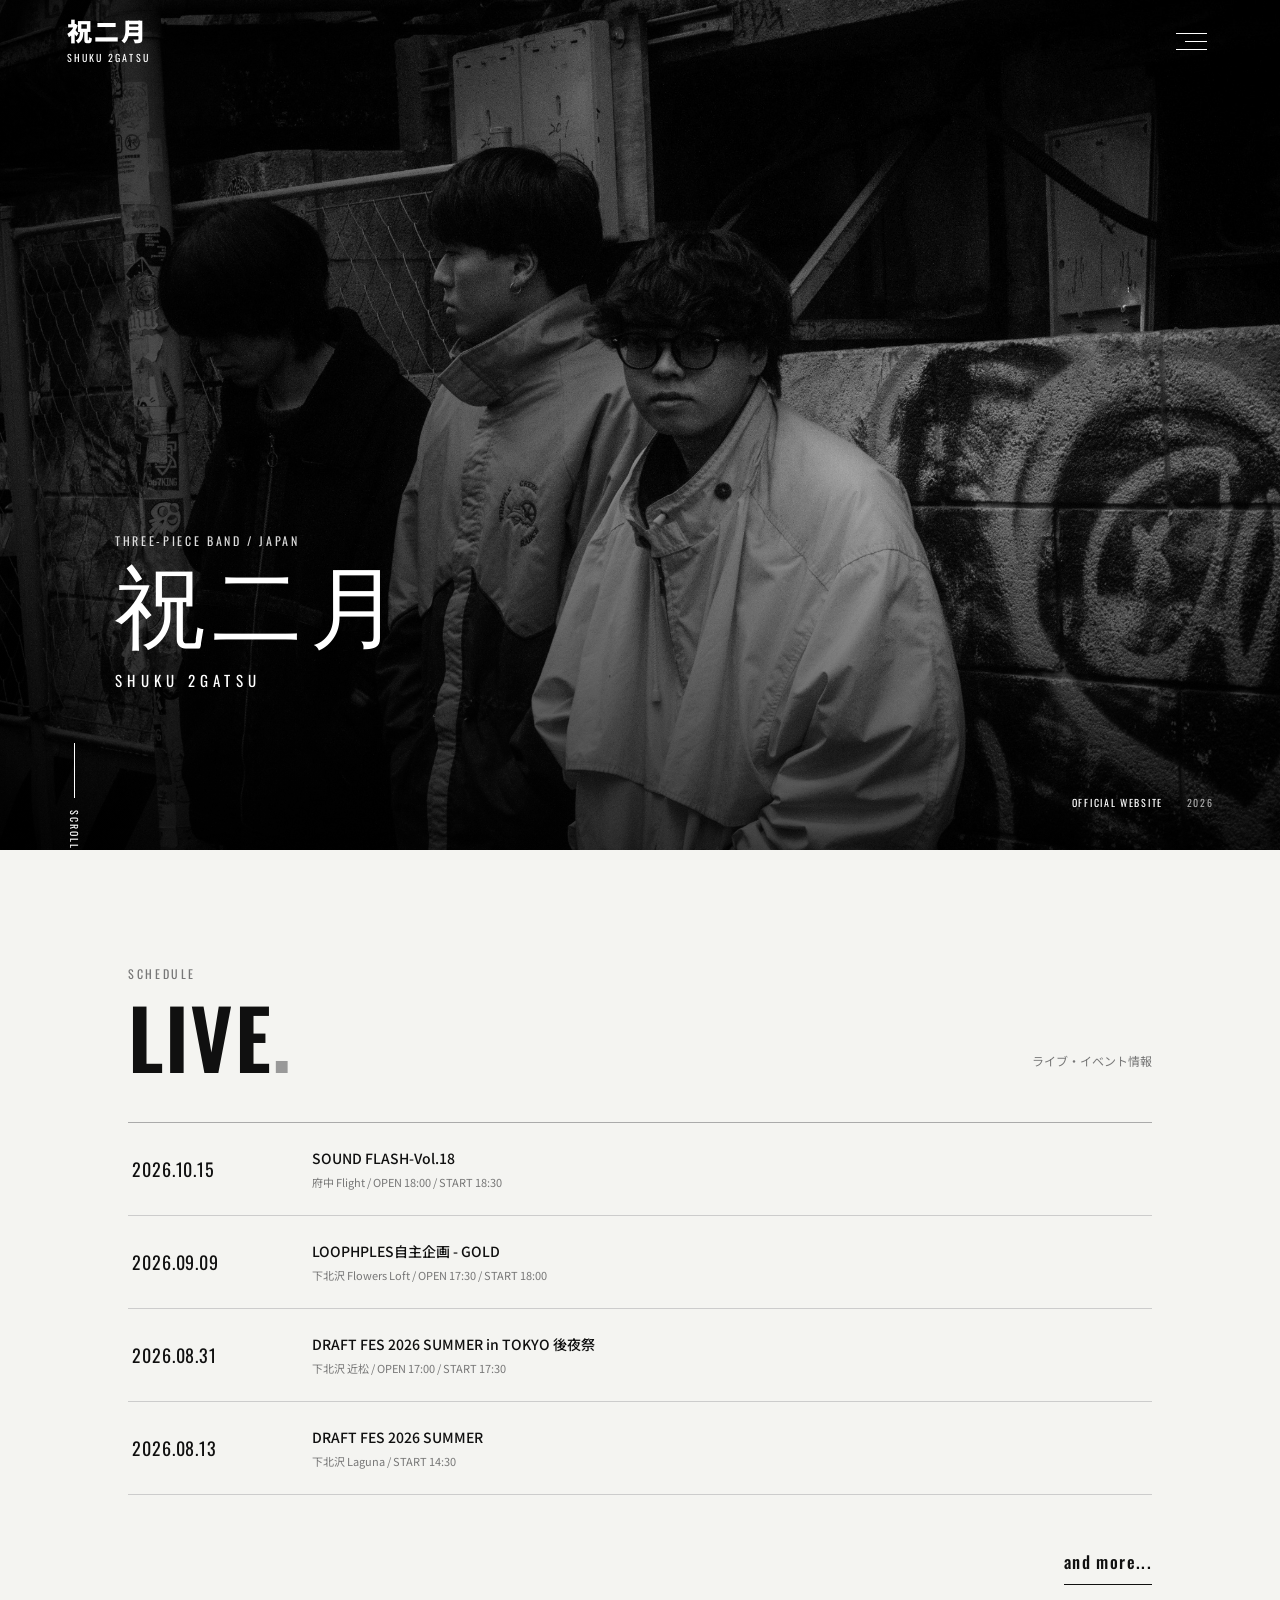
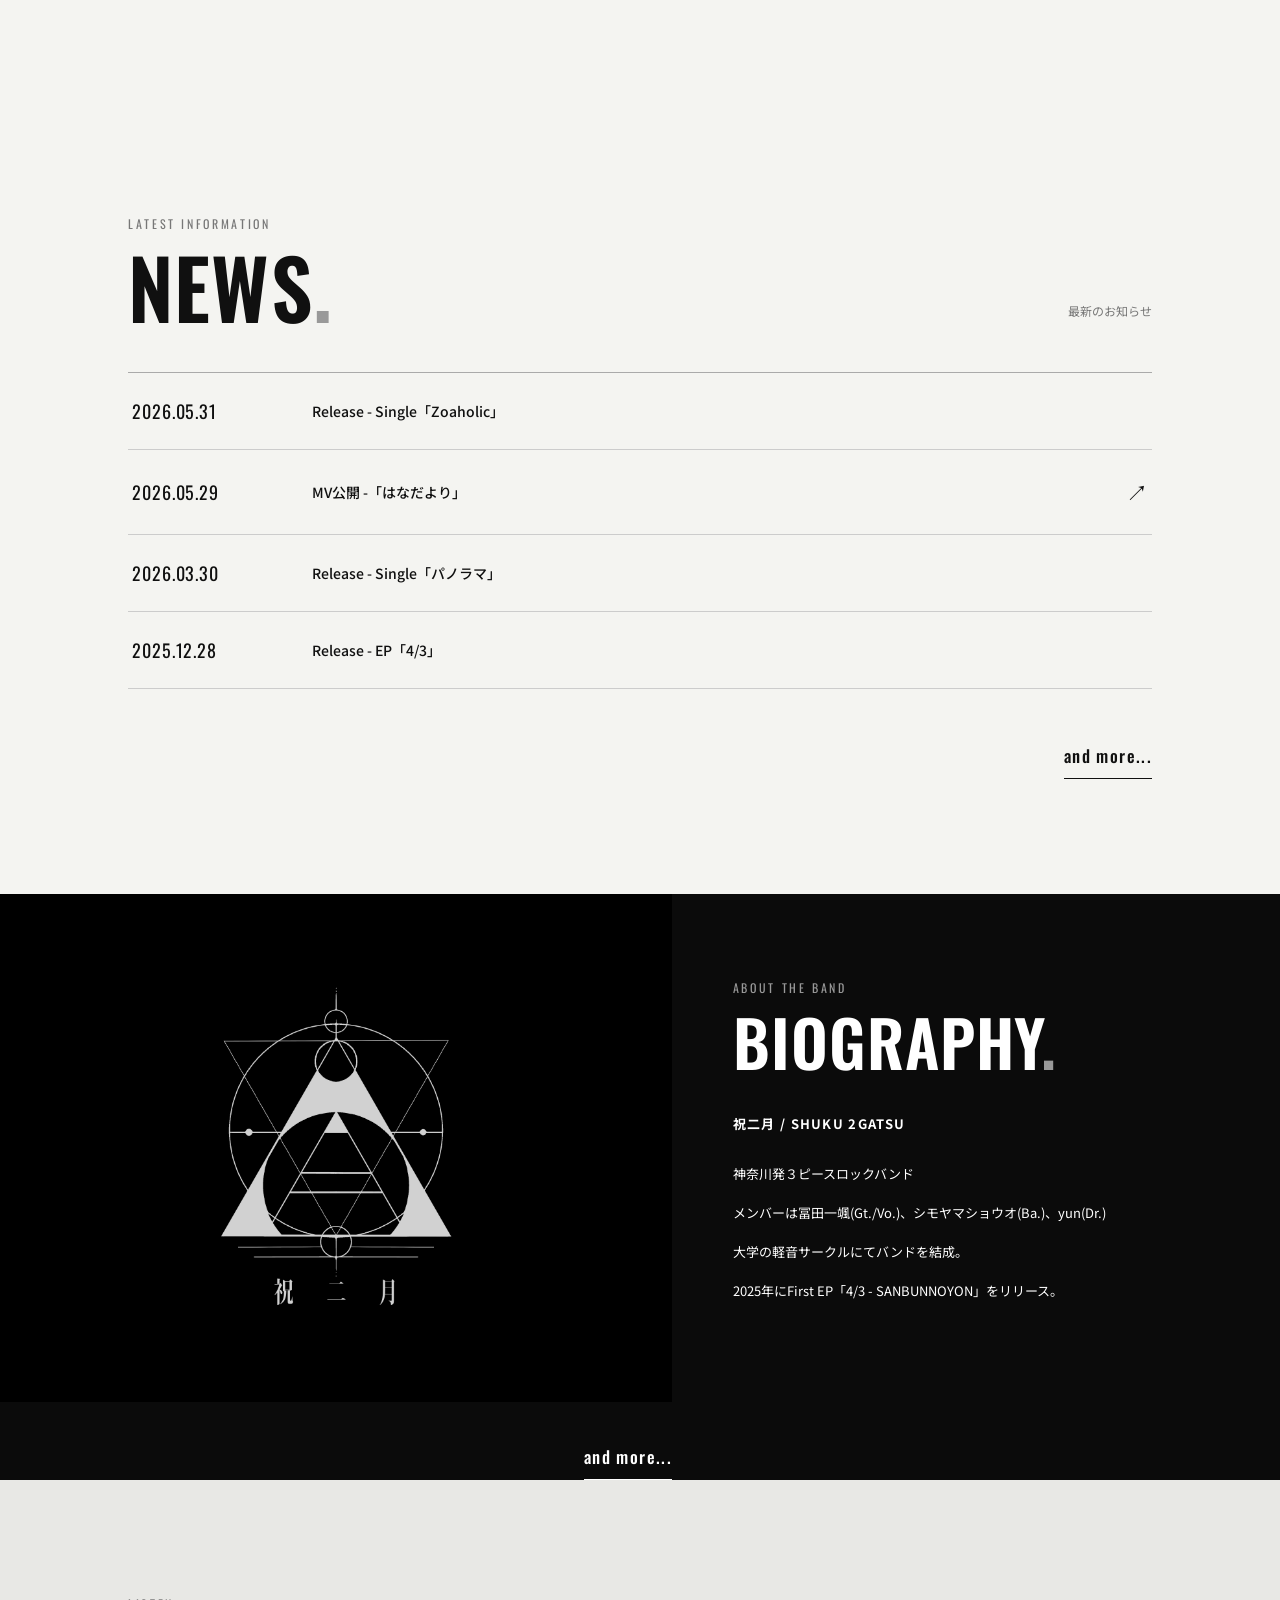
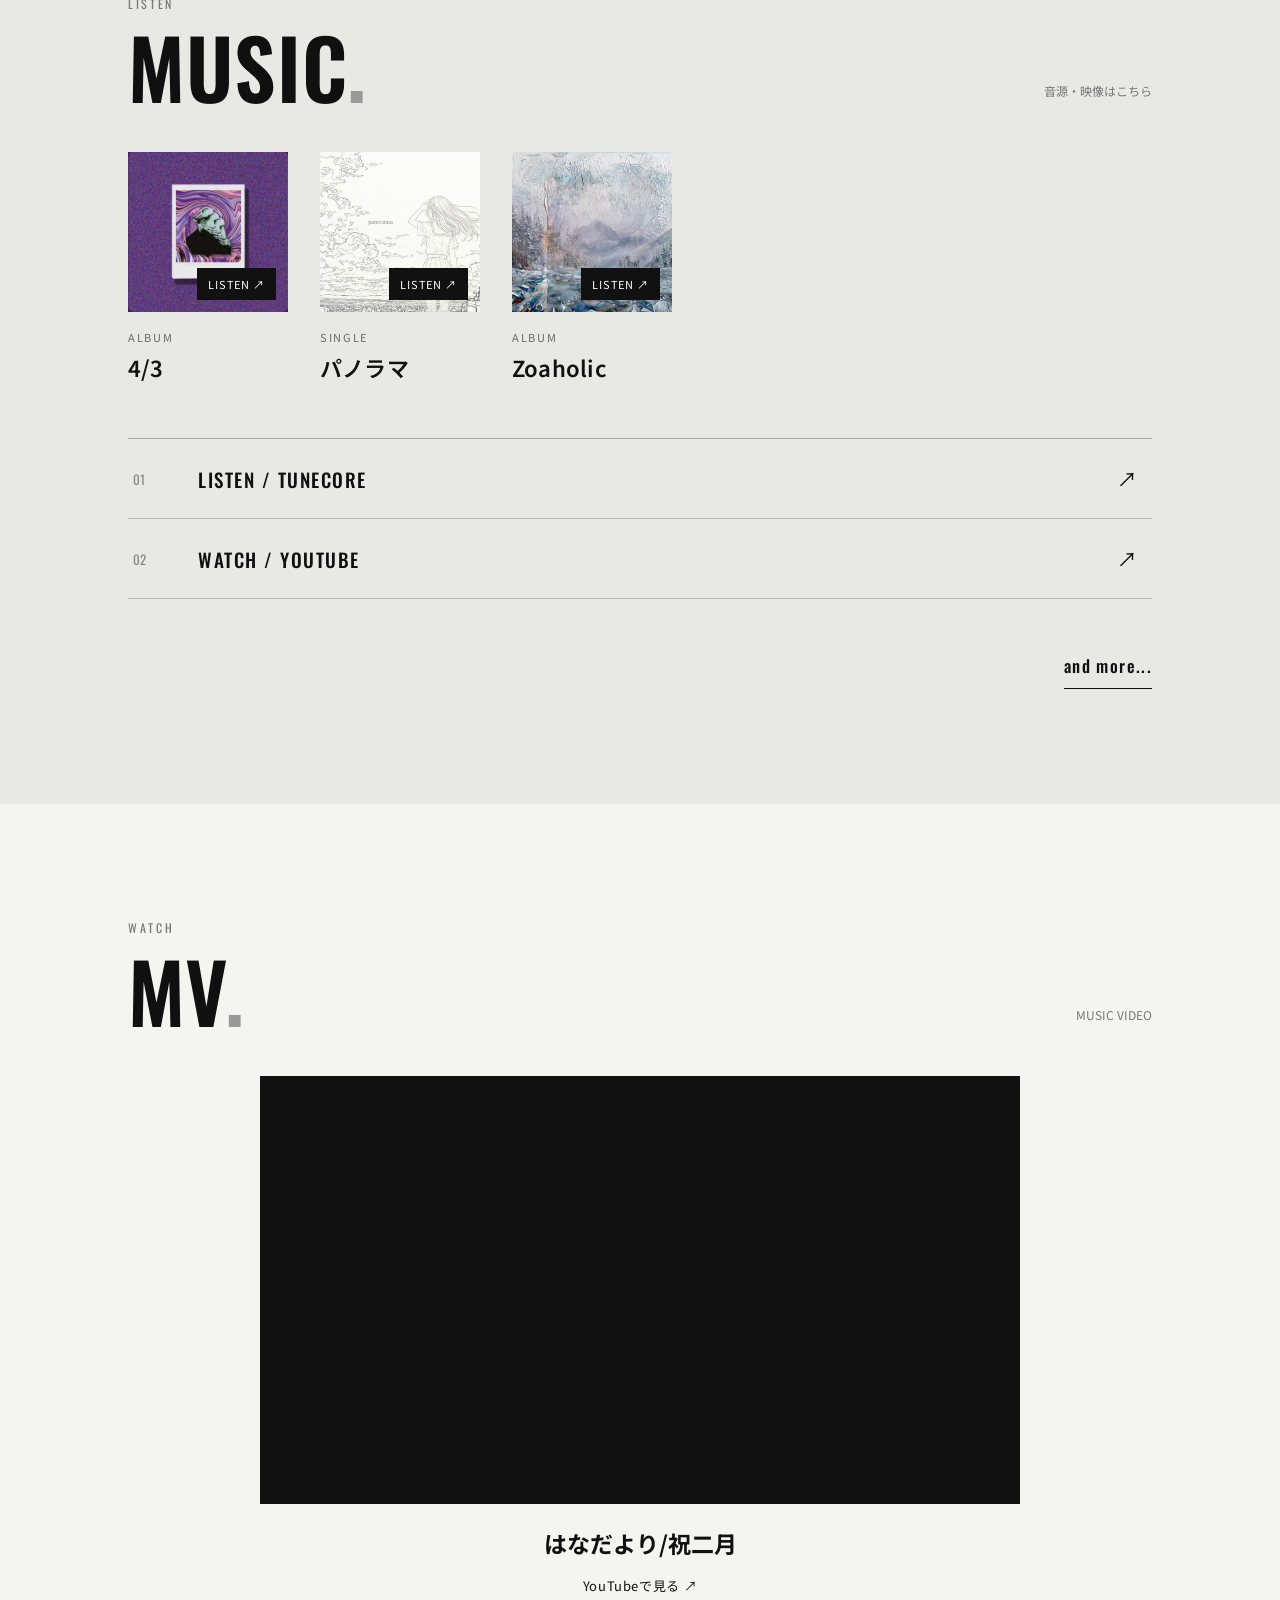
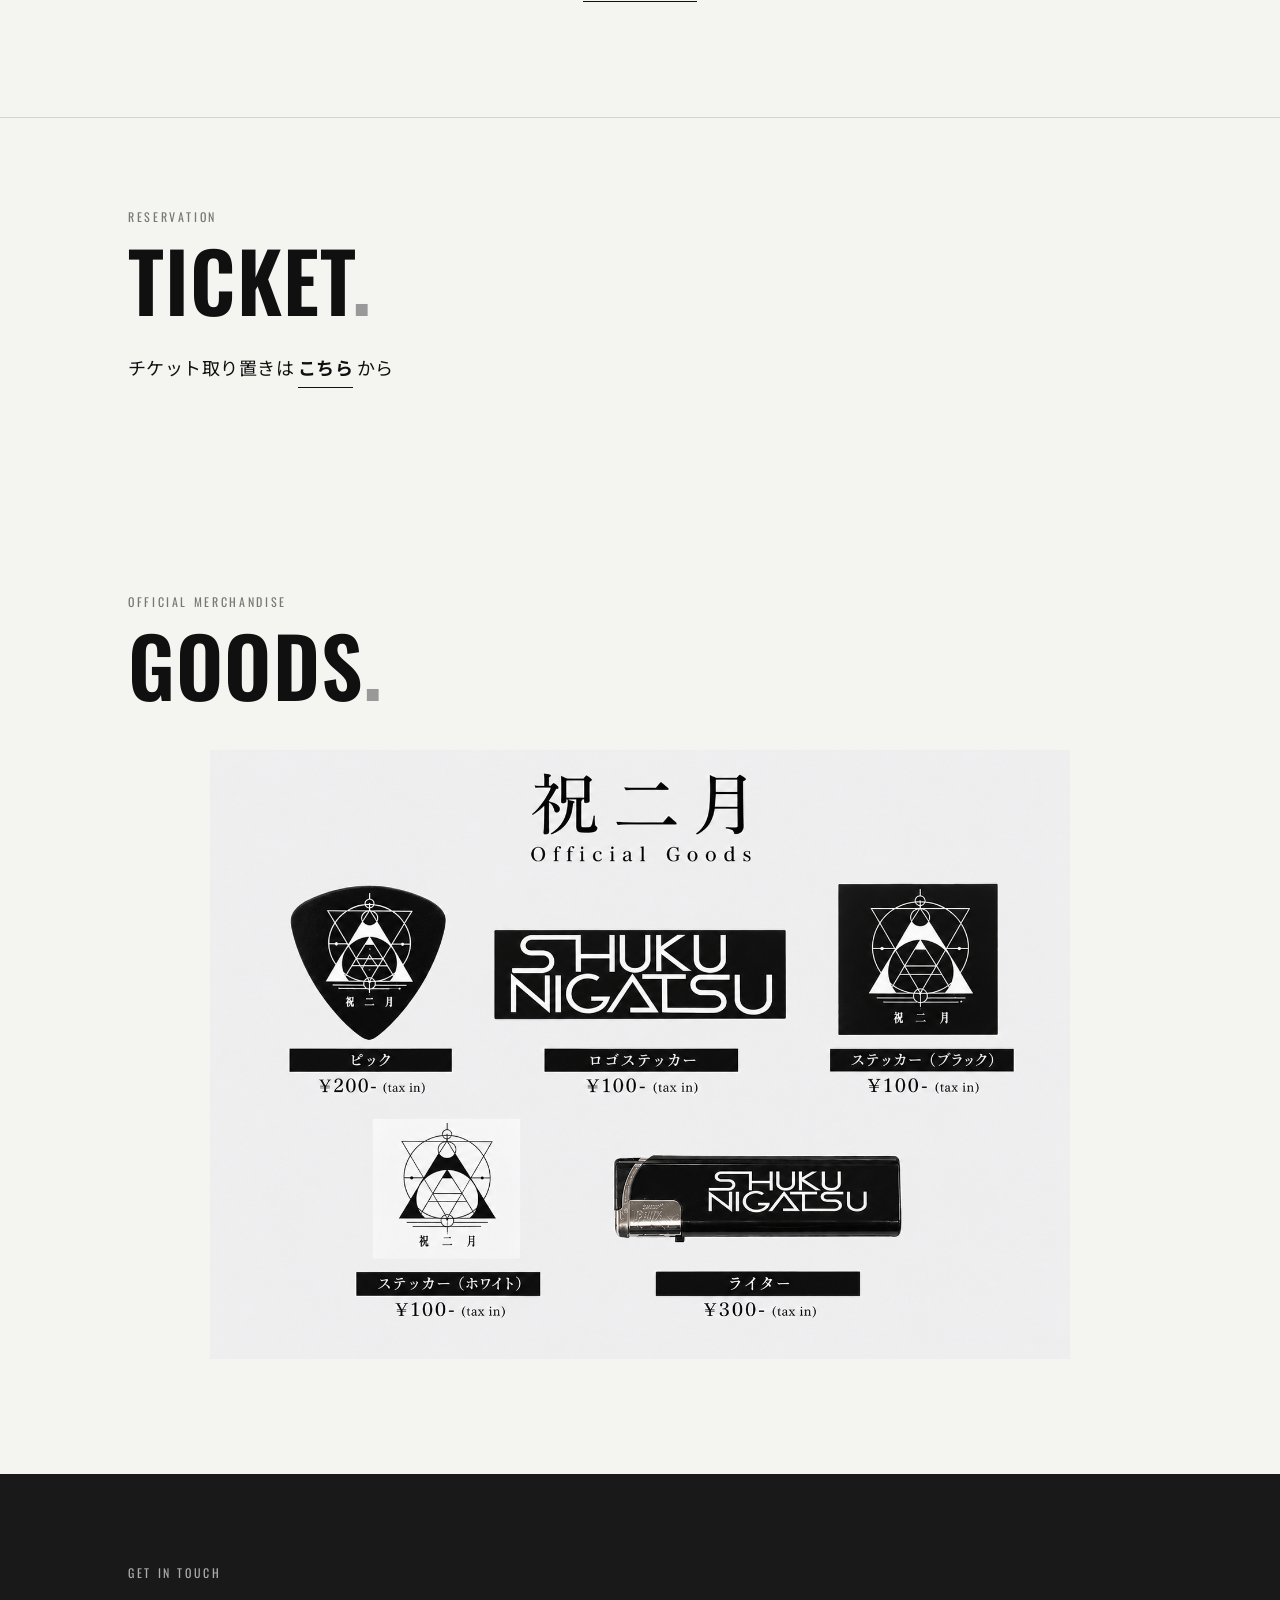
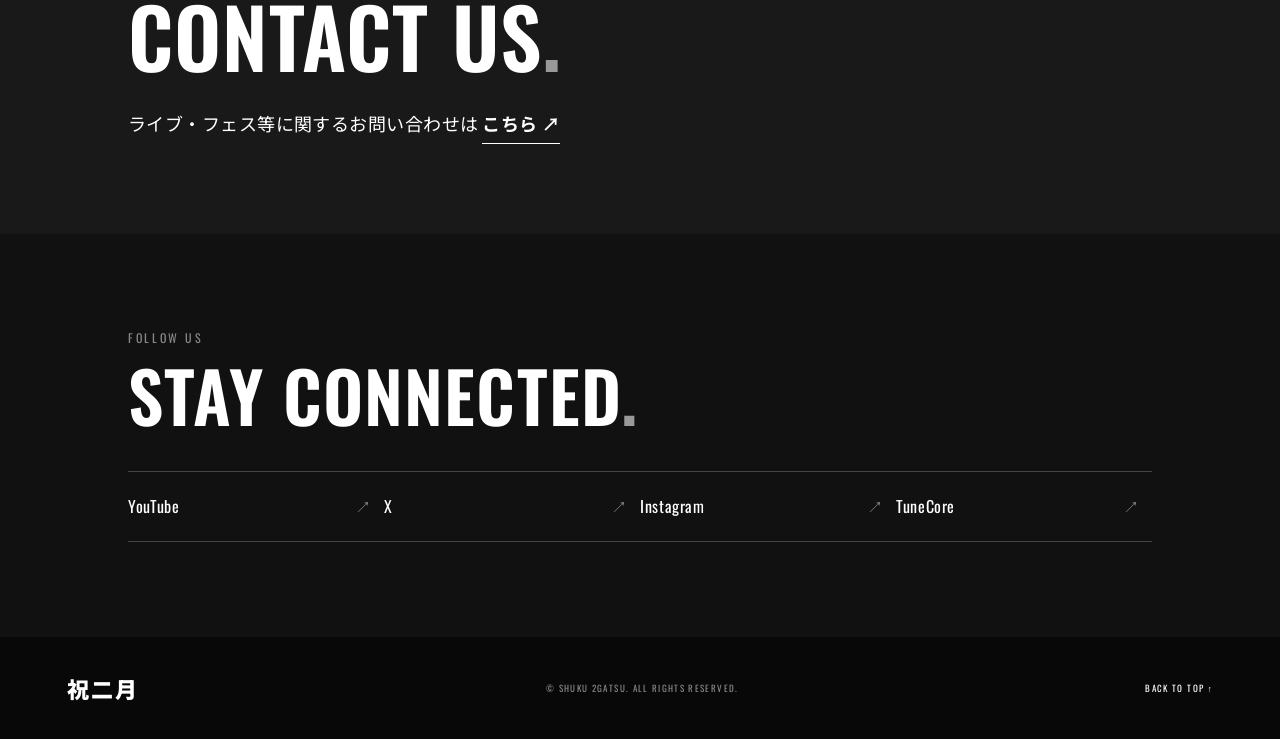
==== index.html @ c10be30f "Add files via upload" ====
<!DOCTYPE html>

<html lang="ja">
<head>
<meta charset="utf-8"/>
<meta content="width=device-width, initial-scale=1" name="viewport"/>
<meta content="祝二月 - OFFICIAL WEBSITE" name="description"/>
<meta content="#080808" name="theme-color"/>
<title>祝二月 | OFFICIAL WEBSITE</title>
<link href="https://fonts.googleapis.com" rel="preconnect"/>
<link crossorigin="" href="https://fonts.gstatic.com" rel="preconnect"/>
<link href="https://fonts.googleapis.com/css2?family=Noto+Sans+JP:wght@400;500;700;900&amp;family=Oswald:wght@400;500;600;700&amp;display=swap" rel="stylesheet"/>
<link href="css/style.css?v=20261119-2" rel="stylesheet"/>
<link href="css/extra-sections.css?v=20261120" rel="stylesheet"/>
<link href="css/multipage.css?v=20261120-3" rel="stylesheet"/>
<style>
/* BIOGRAPHY logo: keep full artwork visible on mobile */
.bio-logo-image { box-sizing:border-box; padding:24px; }
.bio-logo-image img { flex-shrink:0; }
@media (max-width: 767px) {
  .bio-logo-image { min-height:280px; padding:28px 32px; }
  .bio-logo-image img { width:68% !important; max-width:240px !important; max-height:240px !important; object-fit:contain !important; }
}

/* TOP hero title: slim Japanese Mincho, 40px smaller */
.hero h1 { font-size: clamp(20px, calc(14vw - 80px), 90px); font-family: "Yu Mincho", "Hiragino Mincho ProN", "Hiragino Mincho Pro", "Noto Serif JP", "MS PMincho", serif; font-weight: 300; }
@media (max-width: 700px) {
  .hero h1 { font-size: clamp(20px, calc(18vw - 80px), 32px); }
}
/* GOODS: responsive poster, full artwork visible */
.goods-section .goods-poster-wrap { max-width: 860px; margin: 28px auto 0; }
.goods-section .goods-poster-wrap img { display:block; width:100%; height:auto; object-fit:contain; }
@media (max-width: 767px) { .goods-section .goods-poster-wrap { margin-top:20px; max-width: 92%; } }
</style>
</head>
<body>
<header class="site-header">
<a aria-label="祝二月 トップ" class="wordmark" href="index.html">祝二月<span>SHUKU 2GATSU</span></a>
<button aria-controls="site-nav" aria-expanded="false" aria-label="メニューを開く" class="menu-toggle">
<span></span><span></span><span></span>
</button>
</header>
<nav aria-hidden="true" class="site-nav" id="site-nav">
<div class="nav-inner">
<p class="nav-kicker">OFFICIAL WEBSITE</p>
<a href="index.html"><span>01</span> TOP</a>
<a href="live.html"><span>02</span> LIVE</a>
<a href="news.html"><span>03</span> NEWS</a>
<a href="biography.html"><span>04</span> BIOGRAPHY</a>
<a href="music.html"><span>05</span> MUSIC</a><a href="mv.html"><span>06</span> MV</a>

<a href="ticket.html"><span>07</span> TICKET</a>
<a href="index.html#goods"><span>08</span> GOODS</a>
<a href="contact.html"><span>09</span> CONTACT US</a>
<div class="nav-social">
<a href="https://www.youtube.com/@%E7%A5%9D%E4%BA%8C%E6%9C%88" rel="noopener" target="_blank">YouTube ↗</a>
<a href="https://x.com/shuku2gatsu" rel="noopener" target="_blank">X ↗</a>
<a href="https://www.instagram.com/shuku_2gatsu/" rel="noopener" target="_blank">Instagram ↗</a>
</div>
</div>
</nav>
<main>
<section class="hero" id="top">
<img alt="祝二月 アーティスト写真" class="hero-photo" src="images/artist-photo.jpg"/>
<div class="hero-shade"></div>
<div class="hero-copy">
<p class="eyebrow">THREE-PIECE BAND / JAPAN</p>
<h1>祝二月</h1>
<p class="hero-sub">SHUKU 2GATSU</p>
</div>
<a class="scroll-cue" href="#live"><span></span>SCROLL</a>
<p class="hero-index">OFFICIAL WEBSITE <b>2026</b></p>
</section>
<section class="section live-section" id="live">
<div class="section-heading">
<div><p class="eyebrow">SCHEDULE</p><h2>LIVE<span>.</span></h2></div>
<p class="section-note">ライブ・イベント情報</p>
</div>
<div class="entry-list" id="live-list">
<p class="loading">LIVE INFORMATION LOADING...</p>
</div>

<a class="and-more" href="live.html">and more...</a></section>
<section class="section news-section" id="news">
<div class="section-heading">
<div><p class="eyebrow">LATEST INFORMATION</p><h2>NEWS<span>.</span></h2></div>
<p class="section-note">最新のお知らせ</p>
</div>
<div class="entry-list" id="news-list">
<p class="loading">NEWS LOADING...</p>
</div>

<a class="and-more" href="news.html">and more...</a></section>
<section class="bio-section" id="biography">
<div class="bio-image bio-logo-image" style="background:#000;display:flex;align-items:center;justify-content:center;overflow:hidden;">
<img alt="祝二月 ロゴ" src="images/biography-logo.png?v=20261120-3" style="display:block;width:72%;max-width:340px;height:auto;max-height:72%;object-fit:contain;"/>
</div>
<div class="bio-copy">
<p class="eyebrow">ABOUT THE BAND</p>
<h2>BIOGRAPHY<span>.</span></h2>
<p class="bio-name">祝二月 / SHUKU 2GATSU</p>
<p>神奈川発３ピースロックバンド</p>
<p>メンバーは冨田一颯(Gt./Vo.)、シモヤマショウオ(Ba.)、yun(Dr.)</p>
<p>大学の軽音サークルにてバンドを結成。</p>
<p>2025年にFirst EP「4/3 - SANBUNNOYON」をリリース。</p>
</div>
<a class="and-more" href="biography.html">and more...</a></section>
<section class="section music-section" id="music">
<div class="section-heading">
<div><p class="eyebrow">LISTEN</p><h2>MUSIC<span>.</span></h2></div>
<p class="section-note">音源・映像はこちら</p>
</div>
<div aria-label="リリース作品一覧" class="release-grid">
<article class="release-card">
<a aria-label="4/3 を聴く" href="https://www.tunecore.co.jp/artists?id=1071066" rel="noopener" target="_blank">
<img alt="4/3 ジャケット" loading="lazy" src="images/4-3.jpeg"/>
<span class="release-action">LISTEN ↗</span>
</a>
<p class="release-kind">ALBUM</p>
<h3>4/3</h3>
</article>
<article class="release-card">
<a aria-label="パノラマ を聴く" href="https://www.tunecore.co.jp/artists?id=1071066" rel="noopener" target="_blank">
<img alt="パノラマ ジャケット" loading="lazy" src="images/panorama.png"/>
<span class="release-action">LISTEN ↗</span>
</a>
<p class="release-kind">SINGLE</p>
<h3>パノラマ</h3>
</article>
<article class="release-card">
<a aria-label="Zoaholic を聴く" href="https://www.tunecore.co.jp/artists?id=1071066" rel="noopener" target="_blank">
<img alt="Zoaholic ジャケット" loading="lazy" src="images/zoaholic.png"/>
<span class="release-action">LISTEN ↗</span>
</a>
<p class="release-kind">ALBUM</p>
<h3>Zoaholic</h3>
</article>
</div>
<div class="music-links">
<a href="https://www.tunecore.co.jp/artists?id=1071066" rel="noopener" target="_blank"><span>01</span><strong>LISTEN / TUNECORE</strong><i>↗</i></a>
<a href="https://www.youtube.com/@%E7%A5%9D%E4%BA%8C%E6%9C%88" rel="noopener" target="_blank"><span>02</span><strong>WATCH / YOUTUBE</strong><i>↗</i></a>
</div>
<a class="and-more" href="music.html">and more...</a></section><section class="section mv-section" id="mv">
<div class="section-heading"><div><p class="eyebrow">WATCH</p><h2>MV<span>.</span></h2></div><p class="section-note">MUSIC VIDEO</p></div>
<div class="mv-content"><div class="mv-video"><iframe allow="accelerometer; autoplay; clipboard-write; encrypted-media; gyroscope; picture-in-picture; web-share" allowfullscreen="" loading="lazy" referrerpolicy="strict-origin-when-cross-origin" src="https://www.youtube-nocookie.com/embed/ryfev__MuSs" title="はなだより / 祝二月 ミュージックビデオ"></iframe></div>
<p class="mv-title">はなだより/祝二月</p><a class="mv-youtube-link" href="https://youtu.be/ryfev__MuSs" rel="noopener noreferrer" target="_blank">YouTubeで見る ↗</a></div>
</section>

<section class="section inquiry-section ticket-section" id="ticket">
<div class="section-heading">
<div><p class="eyebrow">RESERVATION</p><h2>TICKET<span>.</span></h2></div>
</div>
<p class="inquiry-text">チケット取り置きは<a href="https://docs.google.com/forms/d/e/1FAIpQLSefljb15dZCXyTh2TuCdIbK9jiZjsXwRJoSrhI_6K1mb-1xcw/viewform?usp=dialog" rel="noopener noreferrer" target="_blank">こちら</a>から</p>
</section>
<section class="section goods-section" id="goods" aria-labelledby="goods-title">
<div class="section-heading"><div><p class="eyebrow">OFFICIAL MERCHANDISE</p><h2 id="goods-title">GOODS<span>.</span></h2></div></div>
<div class="goods-poster-wrap"><img src="images/shuku-official-goods.png" alt="祝二月 Official Goods：ピック、ロゴステッカー、ステッカー（ブラック・ホワイト）、ライターのグッズ一覧と価格" loading="lazy" width="1447" height="1024"/></div>
</section>
<section class="section inquiry-section contact-section" id="contact">
<div class="section-heading">
<div><p class="eyebrow">GET IN TOUCH</p><h2>CONTACT US<span>.</span></h2></div>
</div>
<p class="inquiry-text">ライブ・フェス等に関するお問い合わせは<a href="https://docs.google.com/forms/d/e/1FAIpQLSciUM6KM0rILba_6ovdzRDUviTctZ6efuyGQx8DaNqkxSHaqA/viewform?usp=publish-editor" rel="noopener noreferrer" target="_blank">こちら<span aria-hidden="true"> ↗</span></a></p>
</section>
<section class="social-section" id="links">
<p class="eyebrow">FOLLOW US</p>
<h2>STAY CONNECTED<span>.</span></h2>
<div class="social-links">
<a href="https://www.youtube.com/@%E7%A5%9D%E4%BA%8C%E6%9C%88" rel="noopener" target="_blank">YouTube <b>↗</b></a>
<a href="https://x.com/shuku2gatsu" rel="noopener" target="_blank">X <b>↗</b></a>
<a href="https://www.instagram.com/shuku_2gatsu/" rel="noopener" target="_blank">Instagram <b>↗</b></a>
<a href="https://www.tunecore.co.jp/artists?id=1071066" rel="noopener" target="_blank">TuneCore <b>↗</b></a>
</div>
</section></main>
<footer class="site-footer">
<a class="footer-mark" href="#top">祝二月</a>
<p>© SHUKU 2GATSU. ALL RIGHTS RESERVED.</p>
<a class="back-top" href="#top">BACK TO TOP ↑</a>
</footer>
<script src="js/main.js"></script>
</body>
</html>
---- css/style.css ----
*{box-sizing:border-box}html{scroll-behavior:smooth}body{margin:0;background:#f4f4f1;color:#101010;font-family:"Noto Sans JP",sans-serif}a{color:inherit;text-decoration:none}.site-header{height:82px;padding:0 5.2%;display:flex;align-items:center;justify-content:space-between;position:absolute;z-index:20;top:0;left:0;width:100%;color:#fff}.wordmark{font-weight:900;font-size:25px;letter-spacing:.08em;line-height:1}.wordmark span{display:block;font:10px "Oswald",sans-serif;letter-spacing:.22em;margin-top:7px}.menu-toggle{width:48px;height:48px;border:0;background:transparent;display:flex;flex-direction:column;justify-content:center;align-items:flex-end;gap:7px;cursor:pointer}.menu-toggle span{height:1px;background:#fff;width:31px;transition:.3s}.menu-toggle span:nth-child(2){width:22px}.menu-toggle[aria-expanded=true] span:first-child{transform:translateY(8px) rotate(45deg)}.menu-toggle[aria-expanded=true] span:nth-child(2){opacity:0}.menu-toggle[aria-expanded=true] span:last-child{width:31px;transform:translateY(-8px) rotate(-45deg)}.site-nav{position:fixed;inset:0;background:#090909;color:#fff;z-index:15;display:flex;align-items:center;justify-content:center;opacity:0;visibility:hidden;transition:.35s}.site-nav.open{opacity:1;visibility:visible}.nav-inner{width:min(760px,82vw)}.nav-kicker,.eyebrow{font:12px "Oswald",sans-serif;letter-spacing:.22em}.nav-kicker{color:#888;margin-bottom:25px}.nav-inner>a{display:block;font:500 clamp(32px,6vw,58px) "Oswald",sans-serif;letter-spacing:.04em;padding:8px 0;border-bottom:1px solid #333;transition:padding .2s,color .2s}.nav-inner>a:hover{padding-left:14px;color:#aaa}.nav-inner>a span{font:12px "Oswald",sans-serif;color:#777;vertical-align:middle;margin-right:25px}.nav-social{display:flex;gap:24px;margin-top:30px;font-size:12px;color:#aaa}.hero{height:min(850px,100svh);min-height:590px;position:relative;background:#080808;color:#fff;overflow:hidden}.hero-photo{width:100%;height:100%;object-fit:cover;object-position:center 42%;position:absolute;inset:0;filter:grayscale(100%) contrast(1.08);opacity:.88}.hero-shade{position:absolute;inset:0;background:linear-gradient(90deg,rgba(0,0,0,.58),rgba(0,0,0,.04) 75%),linear-gradient(0deg,rgba(0,0,0,.52),transparent 45%)}.hero-copy{position:absolute;left:9%;bottom:17%;z-index:2}.hero-copy .eyebrow{color:#ddd}.hero h1{font-size:clamp(76px,14vw,170px);letter-spacing:.08em;line-height:1;margin:15px 0 0;font-weight:900}.hero-sub{font:15px "Oswald",sans-serif;letter-spacing:.35em;margin:15px 0}.scroll-cue{position:absolute;bottom:0;left:5.2%;display:flex;align-items:center;gap:12px;font:10px "Oswald",sans-serif;letter-spacing:.2em;writing-mode:vertical-rl}.scroll-cue span{height:55px;width:1px;background:#fff}.hero-index{position:absolute;right:5.2%;bottom:30px;font:10px "Oswald",sans-serif;letter-spacing:.17em}.hero-index b{margin-left:20px;font-weight:400;color:#aaa}.section{padding:115px 10%}.section-heading{display:flex;justify-content:space-between;align-items:flex-end;margin-bottom:45px}.eyebrow{color:#777;margin:0 0 13px}.section h2,.bio-copy h2,.social-section h2{font:600 clamp(48px,7vw,82px)/1 "Oswald",sans-serif;letter-spacing:.015em;margin:0}.section h2 span,.bio-copy h2 span,.social-section h2 span{color:#999}.section-note{font-size:12px;color:#777;margin:0 0 8px}.entry-list{border-top:1px solid #aaa}.entry{display:grid;grid-template-columns:155px 1fr auto;gap:25px;align-items:center;padding:25px 4px;border-bottom:1px solid #ccc}.entry-date{font:18px "Oswald",sans-serif;letter-spacing:.05em}.entry-title{font-size:14px;font-weight:500}.entry-meta{font-size:11px;color:#777;margin-top:6px}.entry-link{font:22px "Oswald",sans-serif}.empty-entry,.loading{padding:27px 4px;color:#777;font-size:13px}.edit-note{font-size:10px;color:#999;margin-top:18px}.bio-section{background:#0b0b0b;color:#fff;display:grid;grid-template-columns:1.05fr .95fr;min-height:530px}.bio-image{min-height:500px;overflow:hidden}.bio-image img{width:100%;height:100%;object-fit:cover;filter:grayscale(100%);opacity:.82}.bio-copy{padding:85px 10%;align-self:center}.bio-copy .eyebrow{color:#999}.bio-copy h2{font-size:clamp(42px,5vw,65px);margin-bottom:38px}.bio-name{font-weight:700;letter-spacing:.1em;margin-bottom:24px}.bio-copy>p:not(.eyebrow){font-size:13px;line-height:2}.bio-placeholder{color:#888}.music-section{background:#e8e8e5}.music-links{border-top:1px solid #aaa}.music-links a{display:grid;grid-template-columns:65px 1fr 30px;align-items:center;padding:25px 5px;border-bottom:1px solid #bbb}.music-links span{font:13px "Oswald",sans-serif;color:#888}.music-links strong{font:500 19px "Oswald",sans-serif;letter-spacing:.08em}.music-links i{font-style:normal;font-size:20px}.social-section{background:#111;color:#fff;padding:95px 10%}.social-section .eyebrow{color:#888}.social-section h2{font-size:clamp(38px,6vw,70px);margin-bottom:42px}.social-links{display:grid;grid-template-columns:repeat(4,1fr);border-top:1px solid #444}.social-links a{padding:22px 12px 22px 0;border-bottom:1px solid #444;font:16px "Oswald",sans-serif;letter-spacing:.04em}.social-links b{float:right;font-weight:400;color:#888}.site-footer{background:#080808;color:#fff;padding:35px 5.2%;display:flex;align-items:center;justify-content:space-between}.footer-mark{font-weight:900;font-size:22px;letter-spacing:.1em}.site-footer p,.back-top{font:9px "Oswald",sans-serif;letter-spacing:.15em;color:#888}.back-top{color:#fff}@media(max-width:700px){.site-header{height:70px;padding:0 6%}.hero{min-height:620px;height:88svh}.hero-photo{object-position:54% center}.hero-copy{left:7%;bottom:19%}.hero h1{font-size:clamp(68px,18vw,112px)}.section{padding:78px 7%}.section-heading{display:block;margin-bottom:30px}.section-note{margin-top:15px}.entry{grid-template-columns:105px 1fr 20px;gap:12px;padding:21px 2px}.entry-date{font-size:15px}.entry-title{font-size:12px}.bio-section{grid-template-columns:1fr}.bio-image{min-height:340px;height:65vw}.bio-copy{padding:60px 7% 70px}.social-section{padding:75px 7%}.social-links{grid-template-columns:repeat(2,1fr)}.social-links a{padding:18px 10px 18px 0;font-size:14px}.site-footer{padding:28px 6%;gap:12px;flex-wrap:wrap}.site-footer p{order:3;width:100%;margin:0}.nav-inner{width:84vw}.nav-social{gap:16px;flex-wrap:wrap}.music-links strong{font-size:15px}}@media(prefers-reduced-motion:reduce){html{scroll-behavior:auto}*,*::before,*::after{transition:none!important}}

/* DISC0GRAPHY */
.release-grid{display:grid;grid-template-columns:repeat(3,minmax(0,1fr));gap:clamp(16px,3vw,40px);margin:32px 0 64px}
.release-card{min-width:0}
.release-card>a{position:relative;display:block;overflow:hidden;background:#eaeaea;aspect-ratio:1/1}
.release-card img{display:block;width:100%;height:100%;object-fit:cover;transition:transform .4s ease}
.release-card a:hover img{transform:scale(1.045)}
.release-action{position:absolute;right:12px;bottom:12px;padding:8px 11px;background:#111;color:#fff;font-size:11px;letter-spacing:.08em}
.release-kind{font-size:11px;letter-spacing:.15em;opacity:.58;margin:17px 0 6px}
.release-card h3{font-size:clamp(20px,2.5vw,30px);margin:0;font-weight:600;letter-spacing:.01em}
@media(max-width:650px){.release-grid{grid-template-columns:repeat(2,minmax(0,1fr));gap:25px 14px;margin:26px 0 48px}.release-action{font-size:10px;right:7px;bottom:7px;padding:6px 8px}}

/* Compact, consistently sized release covers */
.release-grid{grid-template-columns:repeat(3,minmax(0,180px));gap:clamp(18px,3vw,36px);justify-content:start;margin:30px 0 55px}
.release-card{width:100%;max-width:180px}
.release-card>a{width:100%;aspect-ratio:1/1}
.release-card img{width:100%;height:100%;object-fit:contain}
.release-card h3{font-size:clamp(17px,1.8vw,22px)}
@media(max-width:650px){.release-grid{grid-template-columns:repeat(2,minmax(0,140px));gap:24px 16px;justify-content:start}.release-card{max-width:140px}}
@media(max-width:360px){.release-grid{grid-template-columns:repeat(2,minmax(0,1fr))}}

/* Mobile hero: show all three members without cropping */
@media (max-width:700px) {
  .hero { height: 85svh; min-height: 580px; background: #080808; }
  .hero-photo {
    top: 72px; bottom: auto; left: 0; right: 0;
    width: 100%; height: 58%;
    object-fit: contain; object-position: center center;
  }
  .hero-shade { background: linear-gradient(0deg, rgba(0,0,0,.55), transparent 38%); }
  .hero-copy { left: 7%; bottom: 12%; }
}

/* Desktop release artwork size: explicit override */
@media (min-width: 701px) {
  .music-section .release-grid { display:grid; grid-template-columns:repeat(3, 160px) !important; gap:32px !important; justify-content:start; }
  .music-section .release-card { width:160px !important; max-width:160px !important; }
  .music-section .release-card > a { display:block; width:160px !important; height:160px !important; aspect-ratio:1 / 1; }
  .music-section .release-card img { display:block; width:160px !important; height:160px !important; object-fit:contain !important; }
}
---- css/extra-sections.css ----
/* TICKET and CONTACT US — additional sections only */
.inquiry-section{padding-top:90px;padding-bottom:90px}
.inquiry-section .section-heading{margin-bottom:28px}
.ticket-section{background:#f4f4f1;color:#101010;border-top:1px solid #d3d3d0}
.contact-section{background:#191919;color:#fff}
.contact-section .eyebrow{color:#aaa}
.inquiry-text{font-size:clamp(14px,1.7vw,18px);line-height:2.2;letter-spacing:.025em;margin:0}
.inquiry-text a{display:inline-block;font-weight:700;border-bottom:1px solid currentColor;margin:0 .2em;transition:opacity .2s}
.inquiry-text a:hover,.inquiry-text a:focus-visible{opacity:.65}
/* Ensure expanded hamburger navigation can scroll on small screens */
.site-nav{overflow-y:auto;padding:82px 0 26px}
.nav-inner{max-height:calc(100svh - 110px);overflow-y:auto}
@media(max-width:700px){
  .inquiry-section{padding-top:70px;padding-bottom:70px}
  .nav-inner>a{font-size:clamp(24px,7vw,36px);padding:5px 0}
  .nav-social{margin-top:18px}
}
---- css/multipage.css ----
/* MULTI-PAGE NAVIGATION AND SECTION LINKS */
.and-more{display:table;margin:44px 0 0 auto;padding:10px 0;border-bottom:1px solid currentColor;font:500 17px "Oswald",sans-serif;letter-spacing:.08em;transition:opacity .2s}
.and-more:hover{opacity:.55}
.bio-section .and-more{margin:32px 0 0 auto}
.social-section .and-more{margin-top:32px}
.detail-page .site-header.detail-header{position:relative;background:#090909}
.detail-page .detail-back{display:block;padding:30px 10% 0;background:#f4f4f1;font:500 13px "Oswald",sans-serif;letter-spacing:.12em}
.detail-page .bio-section,.detail-page .social-section,.detail-page .inquiry-section{min-height:calc(100svh - 250px)}
.detail-page .site-footer{margin-top:0}
@media(max-width:700px){.and-more{margin-top:32px}.detail-page .detail-back{padding:26px 7% 0}}

/* MV SECTION */
.mv-section{background:#f4f4f1}
.mv-content{max-width:760px;margin:0 auto;text-align:center}
.mv-video{position:relative;width:100%;aspect-ratio:16/9;background:#111;overflow:hidden}
.mv-video iframe{display:block;width:100%;height:100%;border:0}
.mv-title{font-weight:700;font-size:clamp(17px,2vw,23px);margin:22px 0 10px}
.mv-youtube-link{display:inline-block;border-bottom:1px solid currentColor;padding:6px 0;font-size:13px;letter-spacing:.05em}
.mv-youtube-link:hover{opacity:.6}
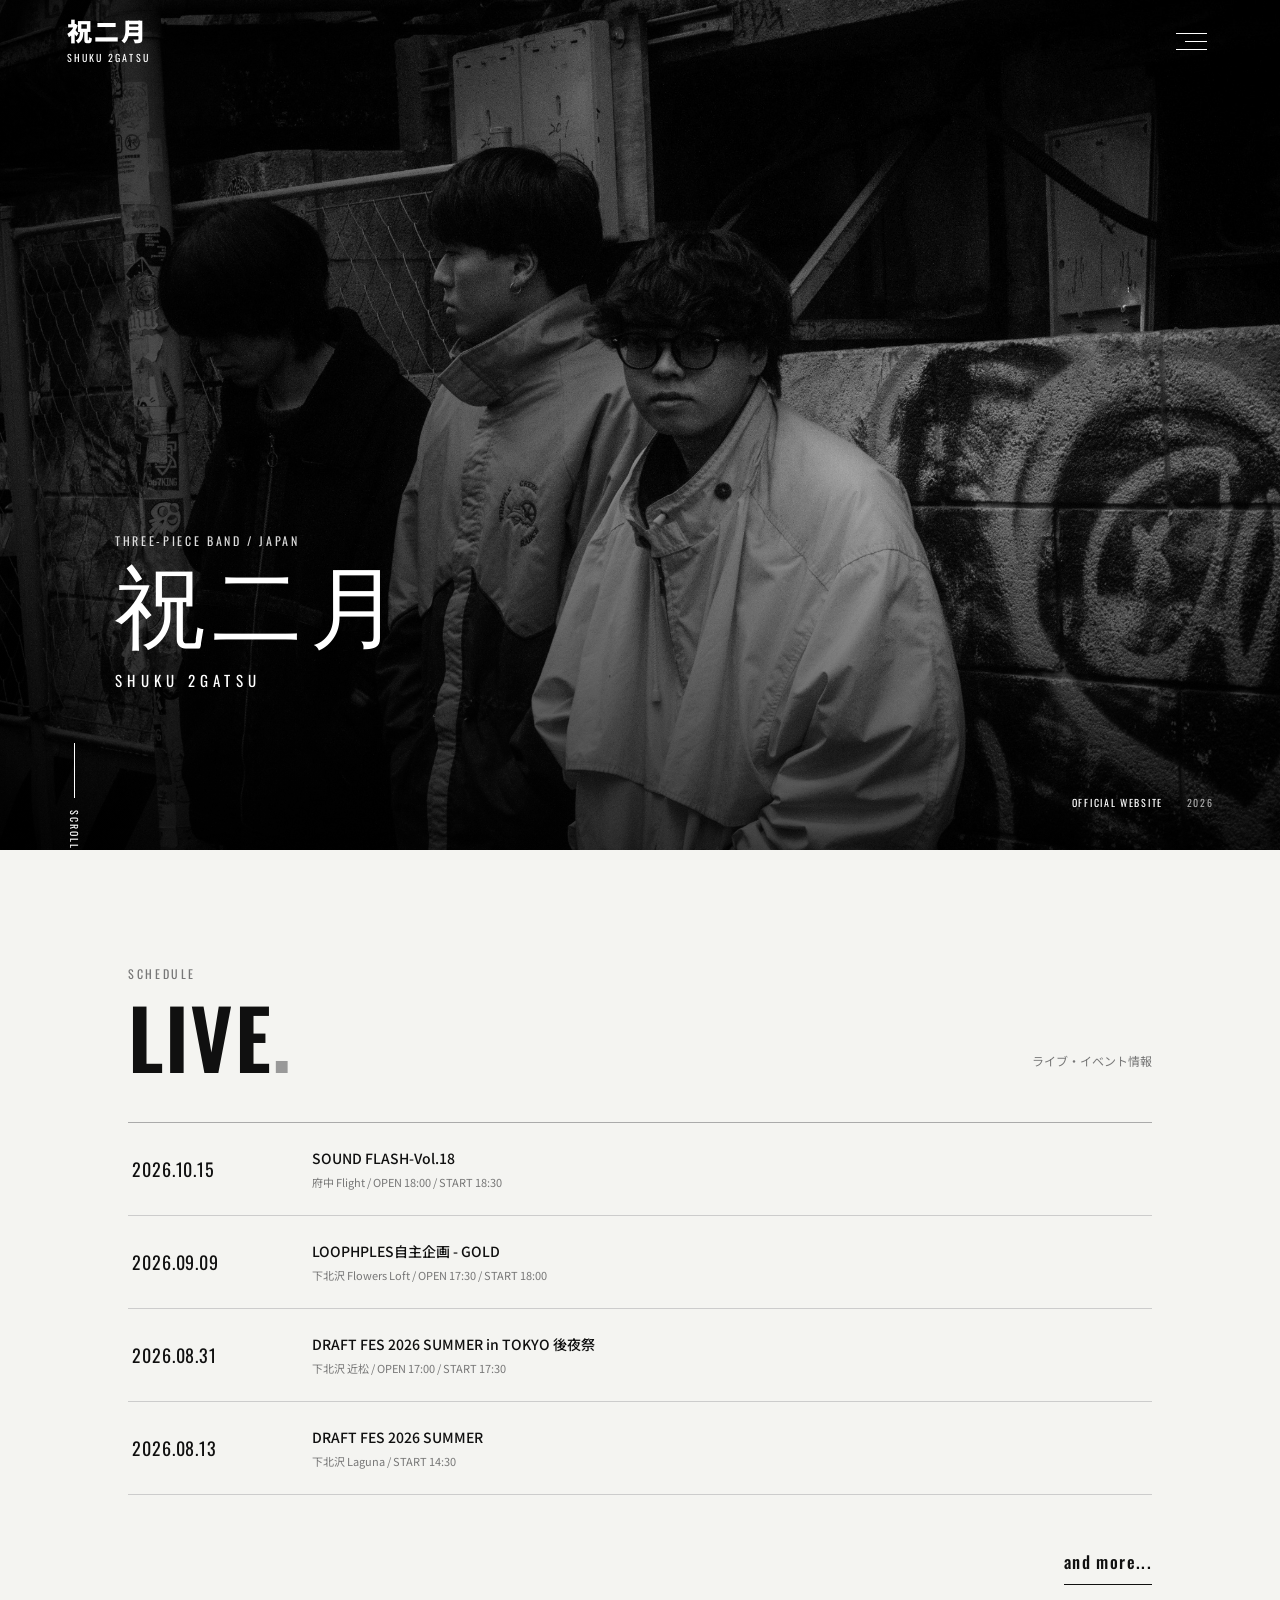
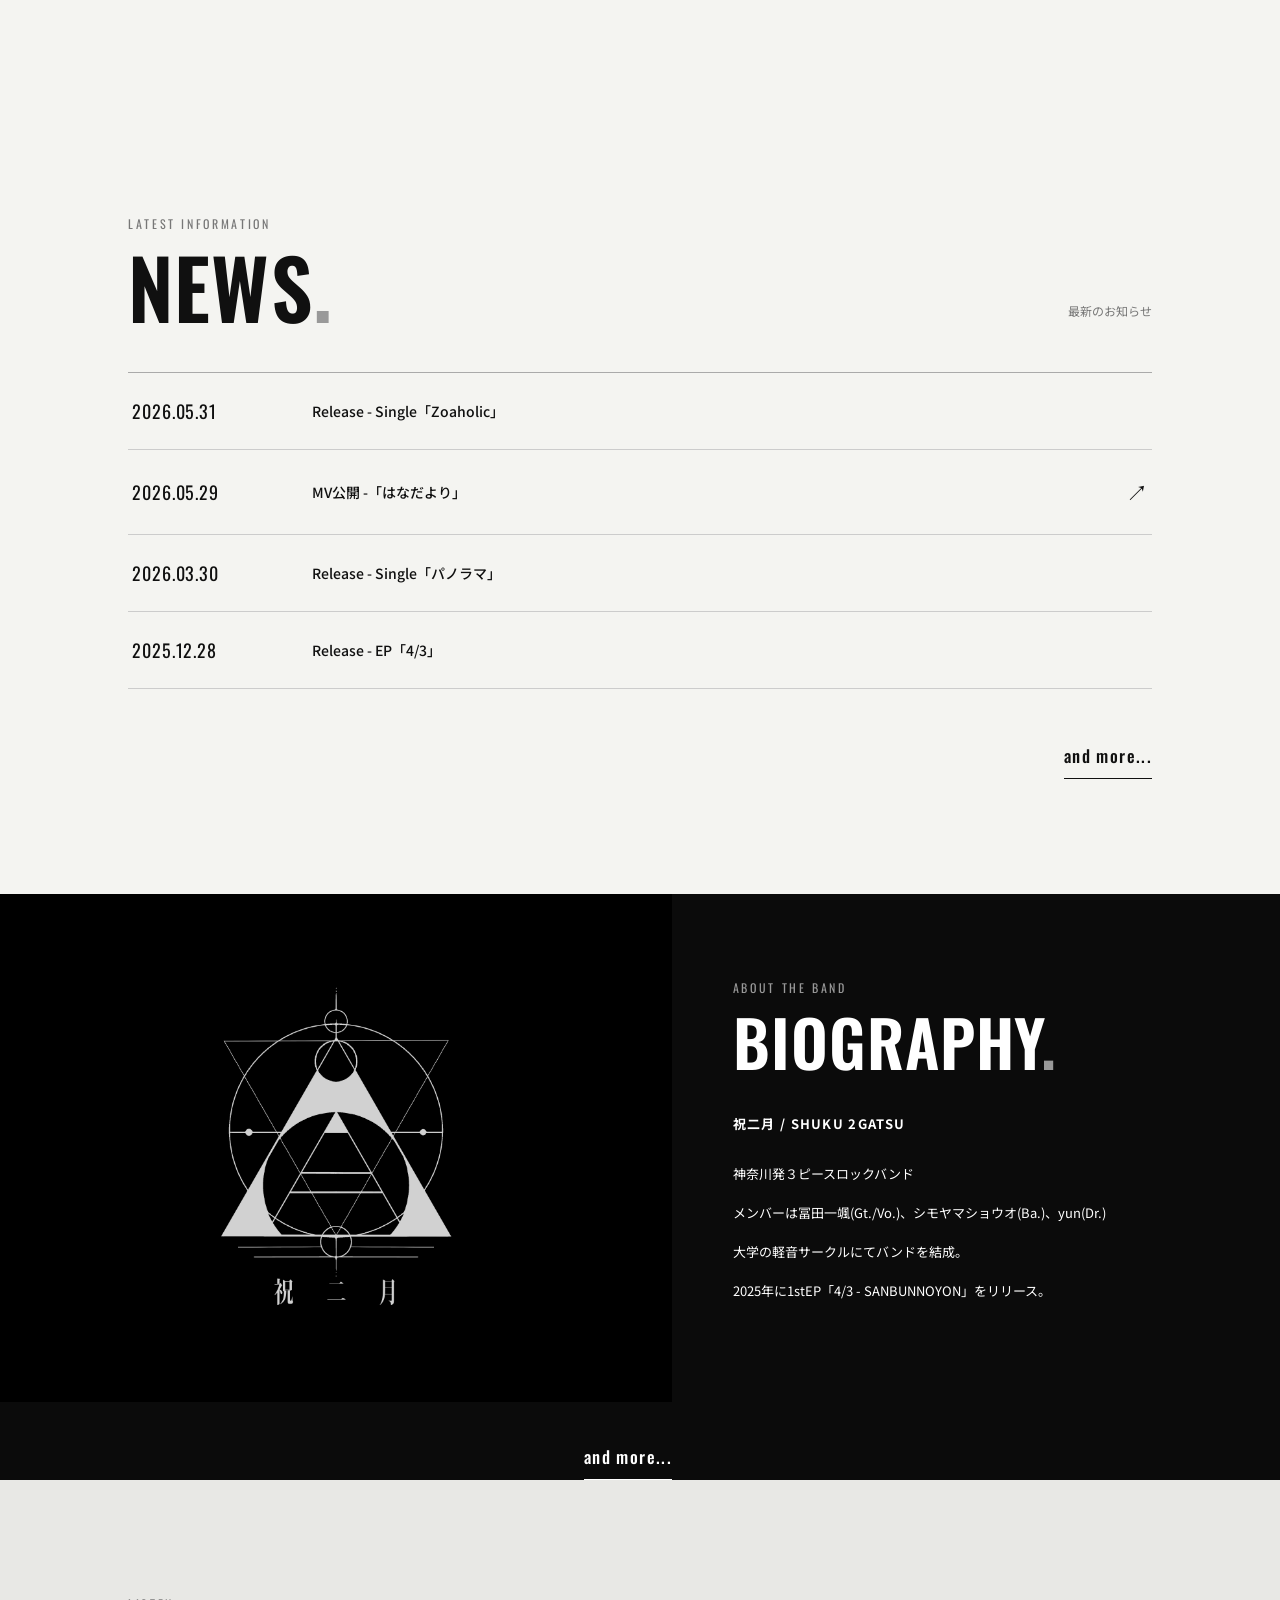
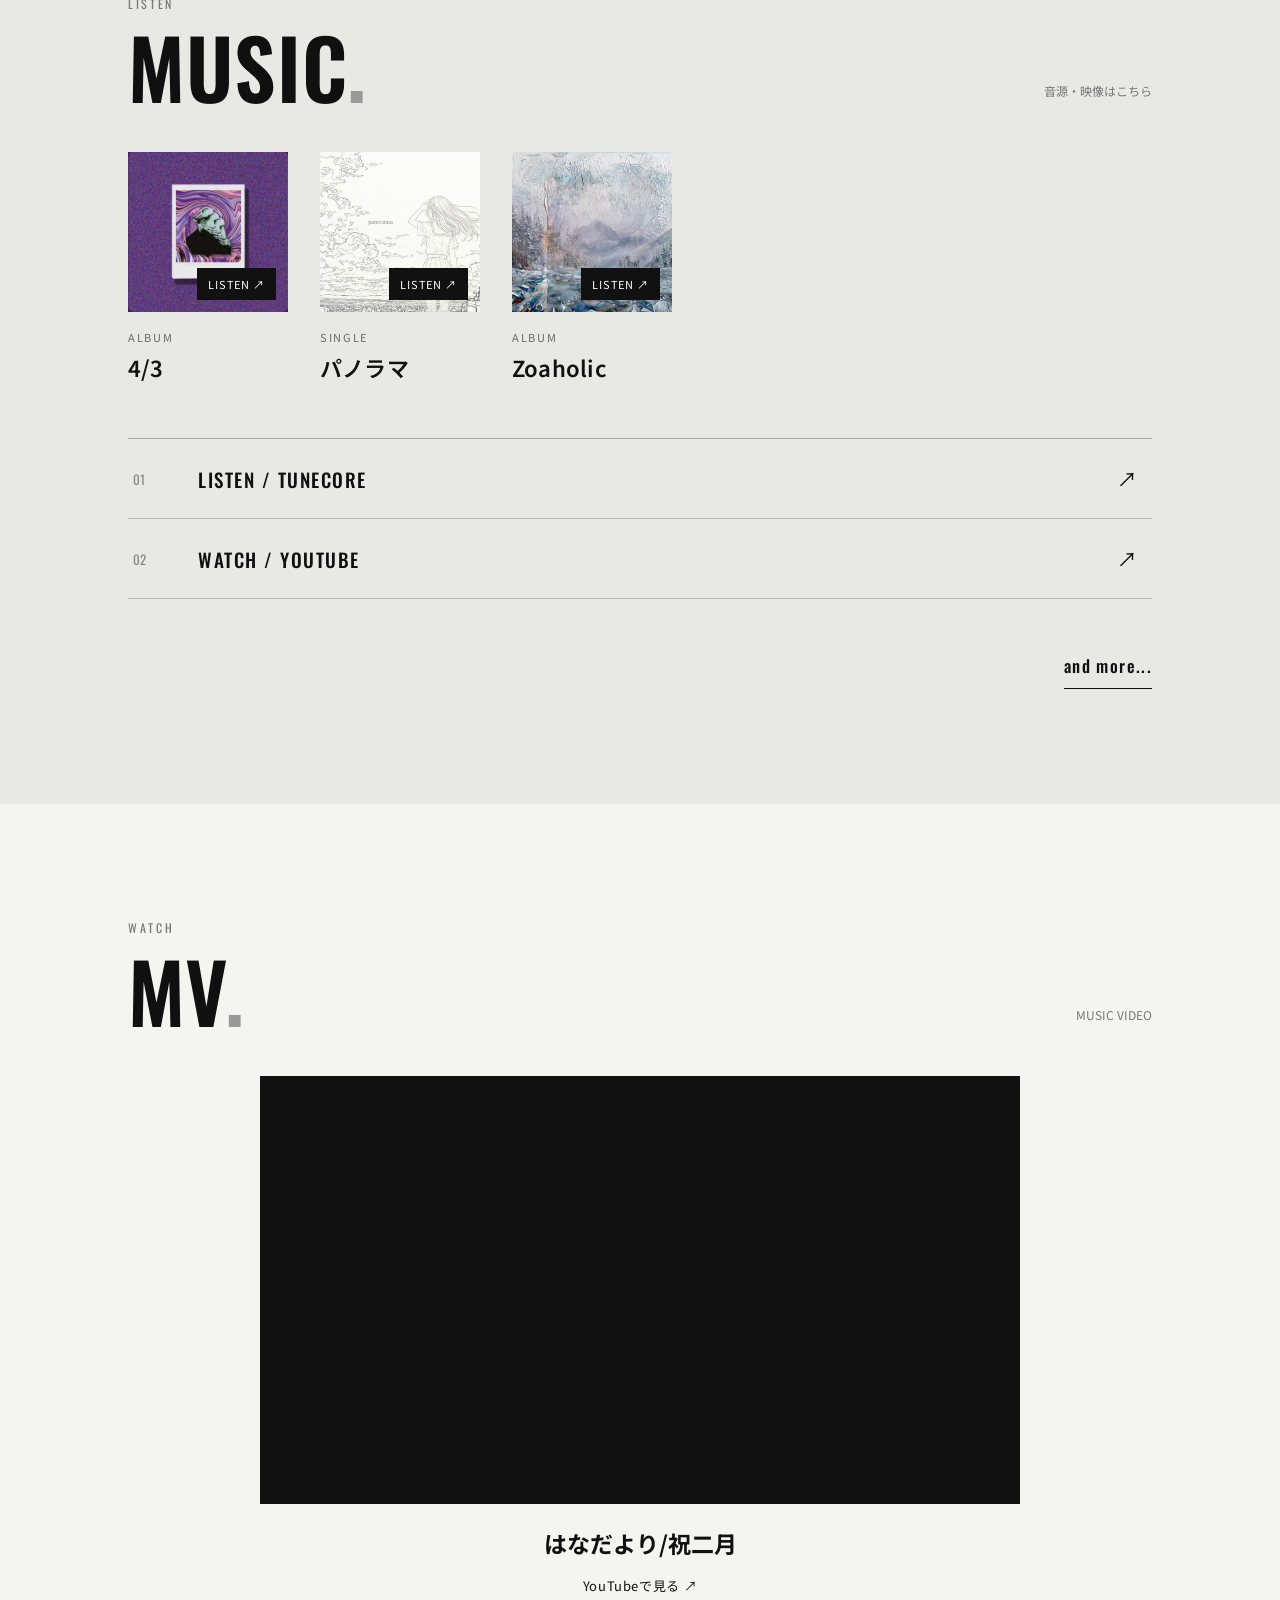
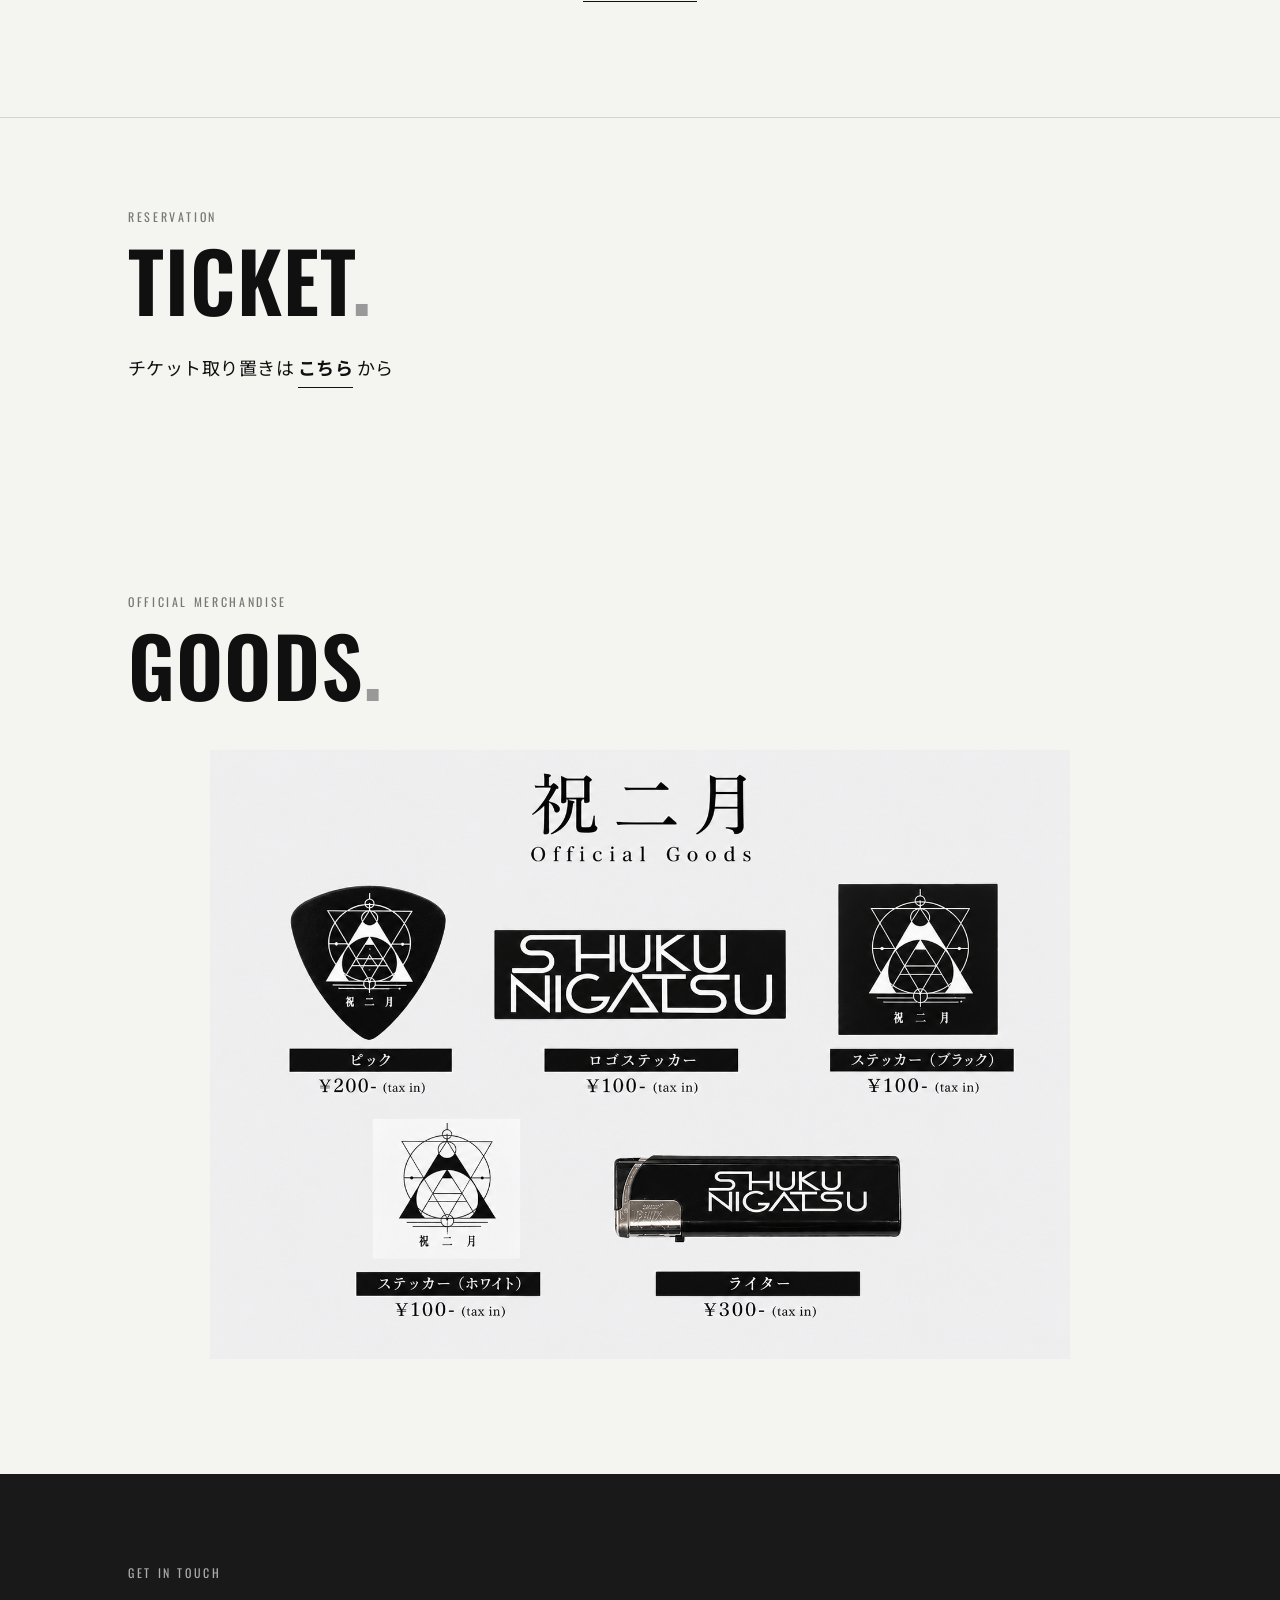
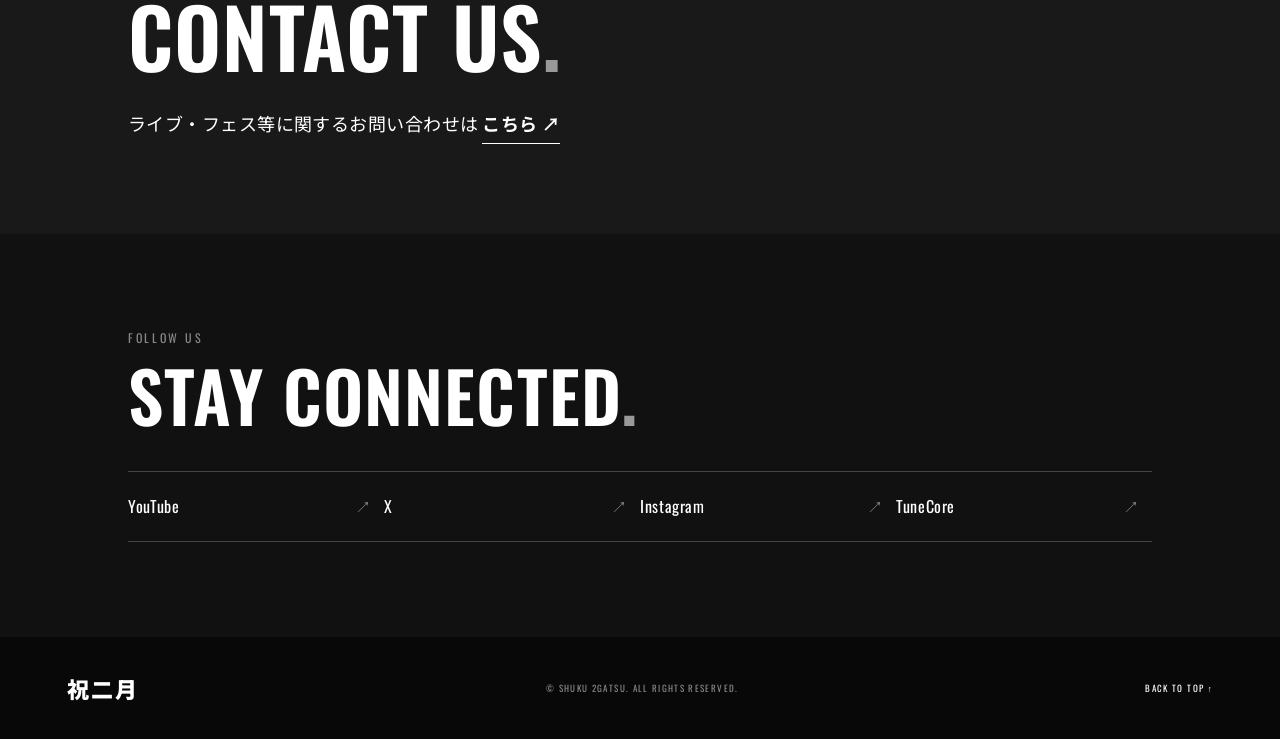
==== commit 9300fa89: "Update index.html" ====
--- a/index.html
+++ b/index.html
@@ -102,7 +102,7 @@
 <p>神奈川発３ピースロックバンド</p>
 <p>メンバーは冨田一颯(Gt./Vo.)、シモヤマショウオ(Ba.)、yun(Dr.)</p>
 <p>大学の軽音サークルにてバンドを結成。</p>
-<p>2025年にFirst EP「4/3 - SANBUNNOYON」をリリース。</p>
+<p>2025年に1stEP「4/3 - SANBUNNOYON」をリリース。</p>
 </div>
 <a class="and-more" href="biography.html">and more...</a></section>
 <section class="section music-section" id="music">
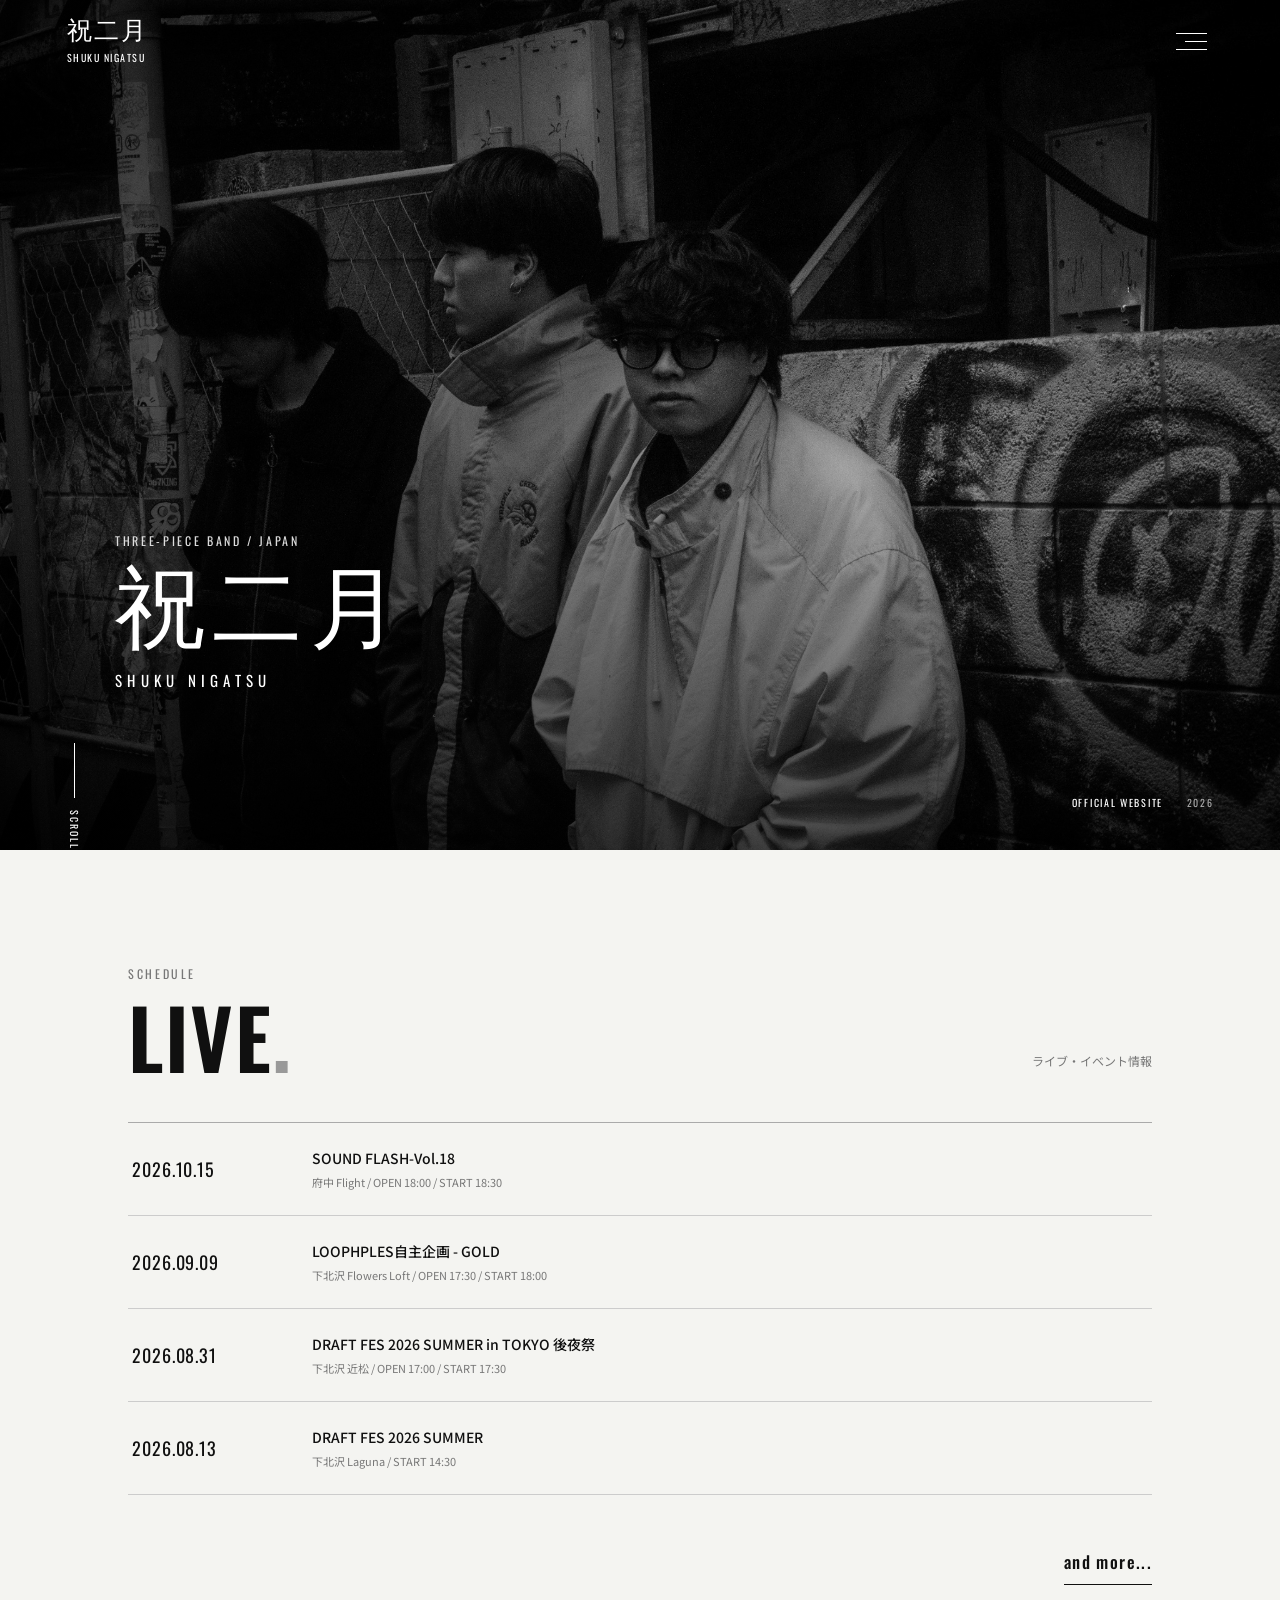
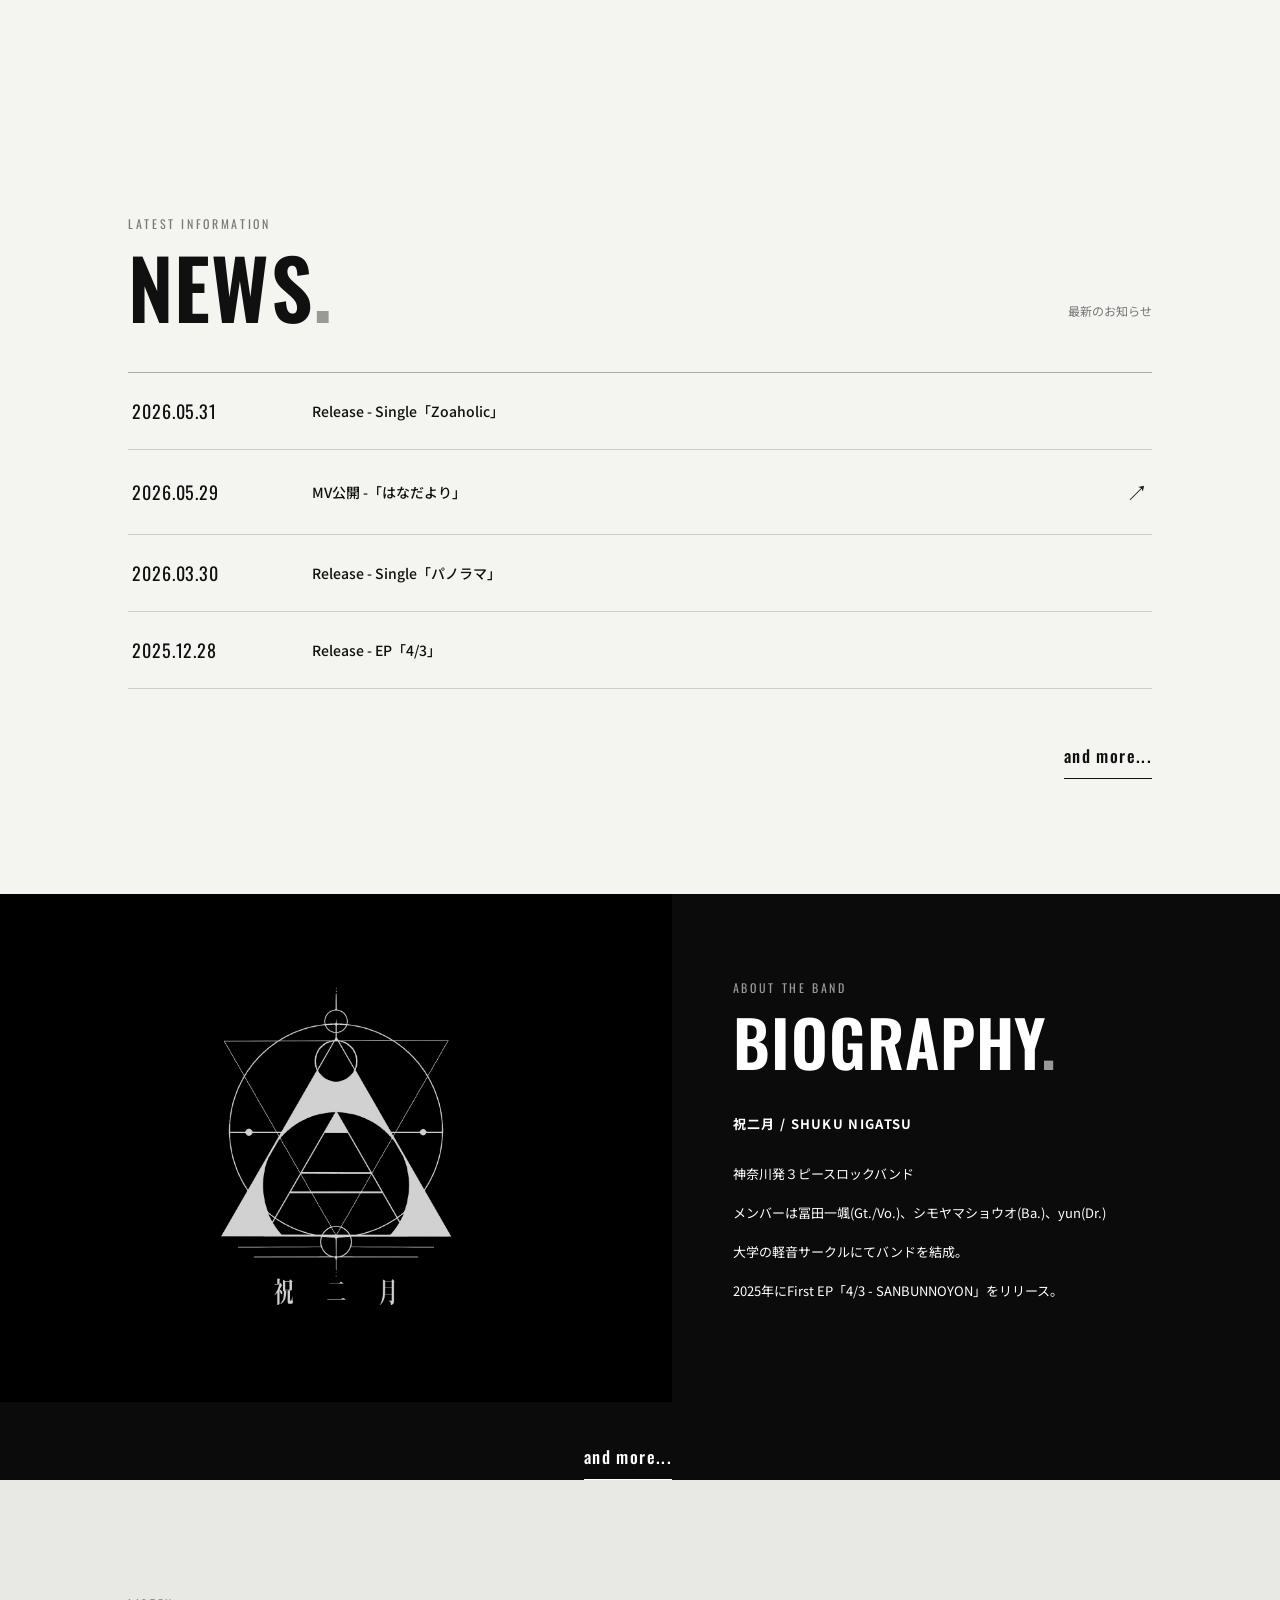
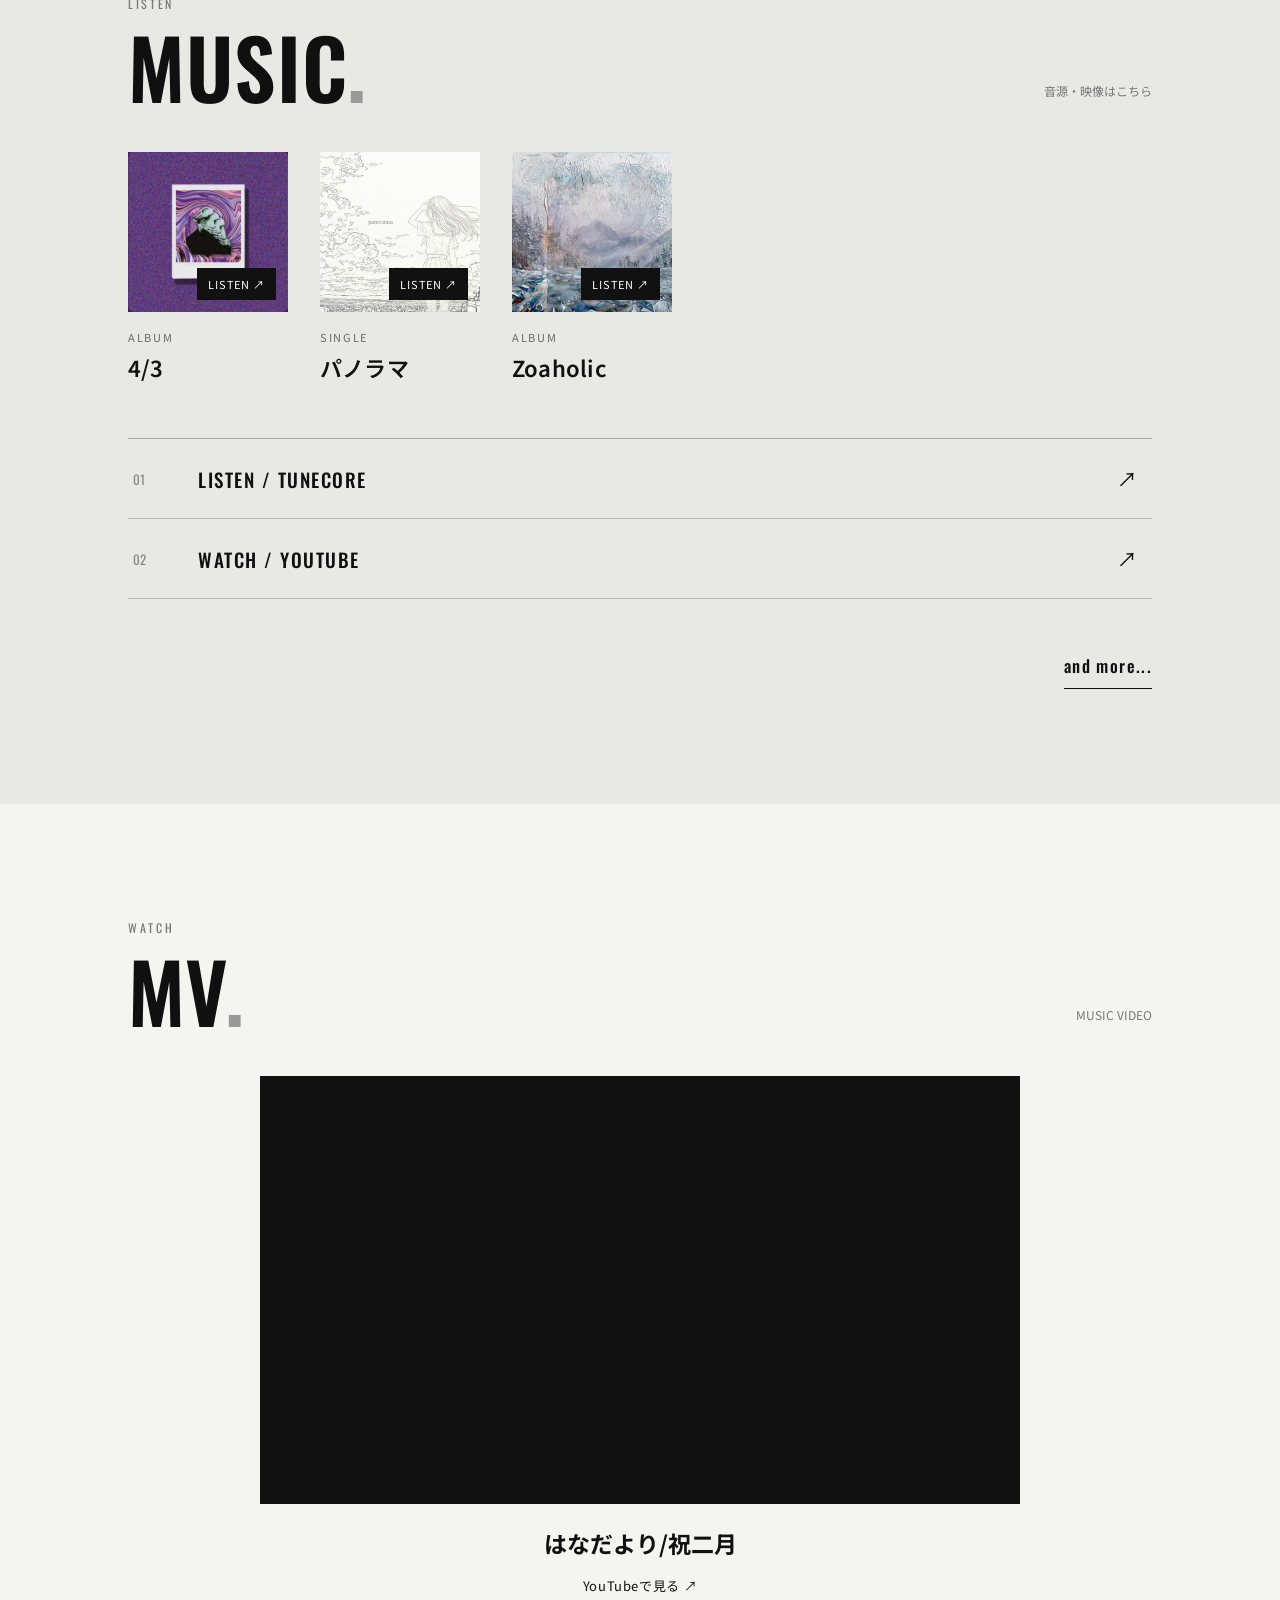
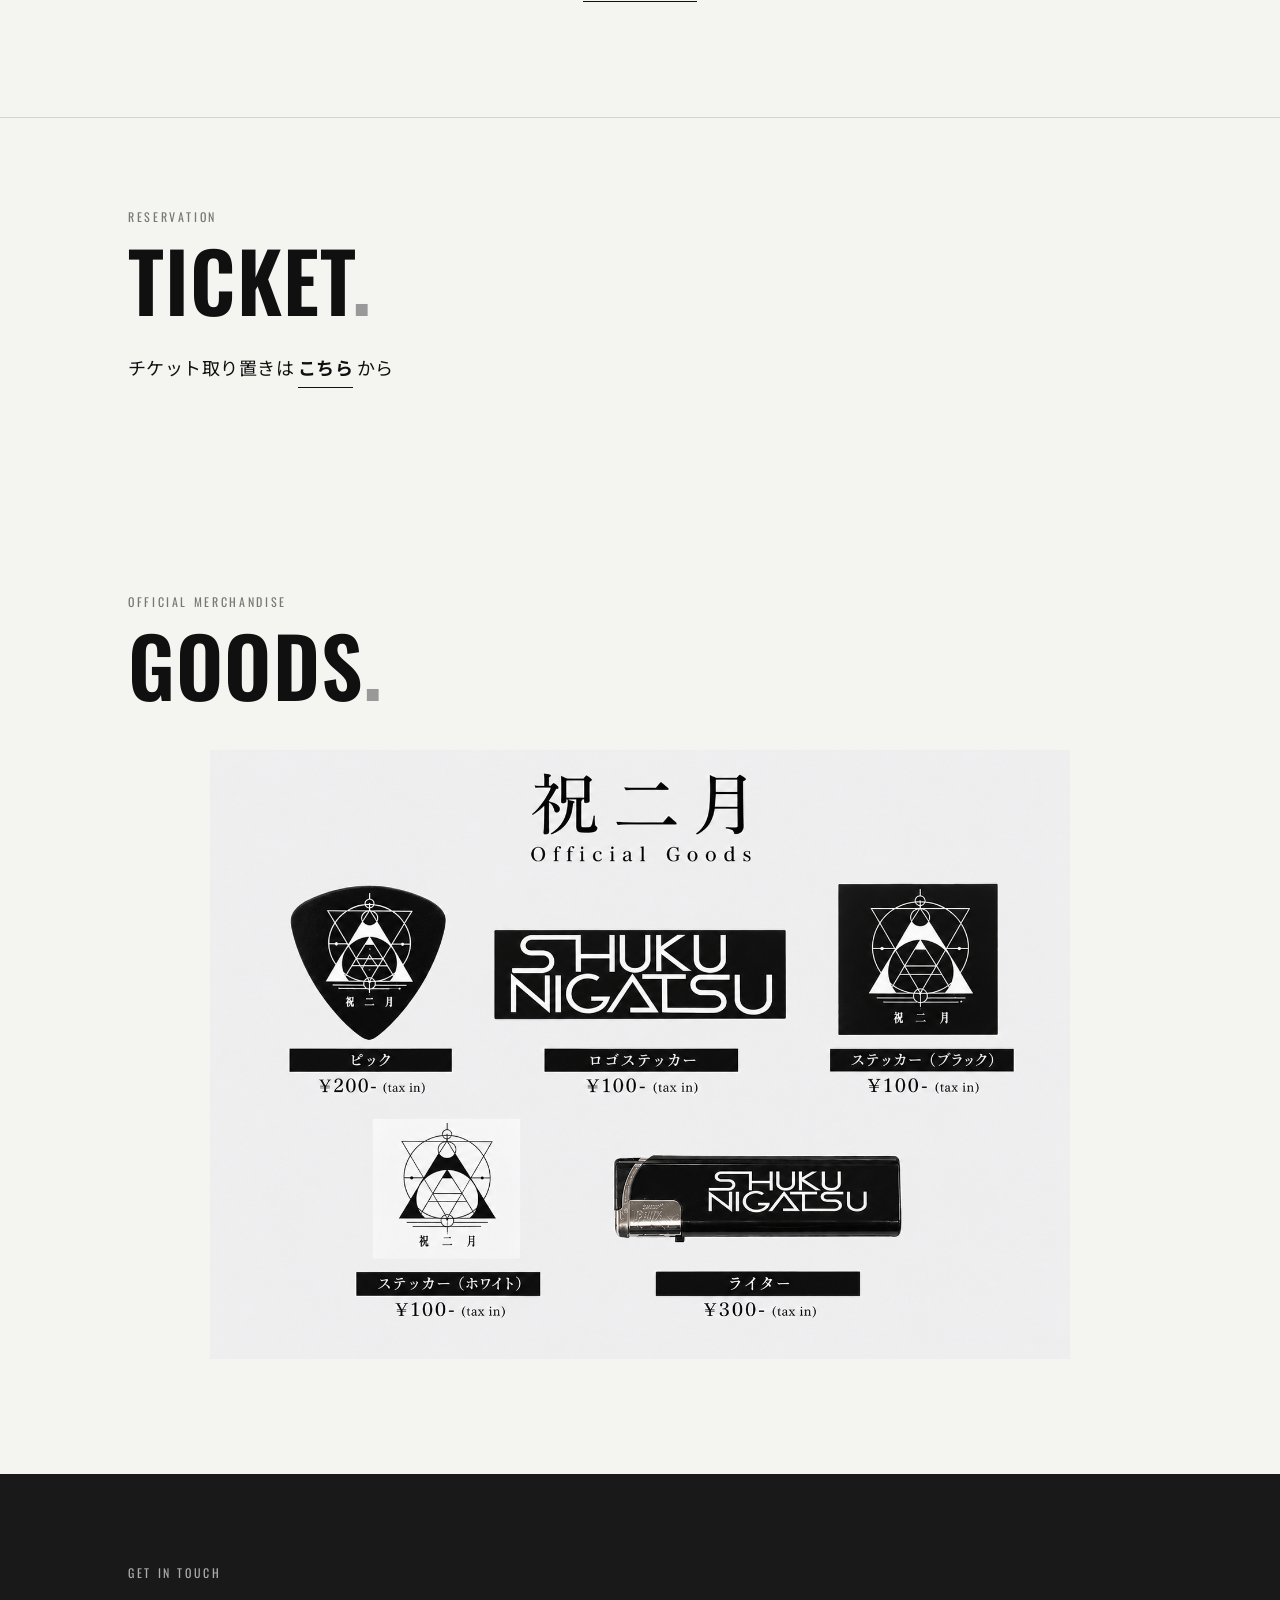
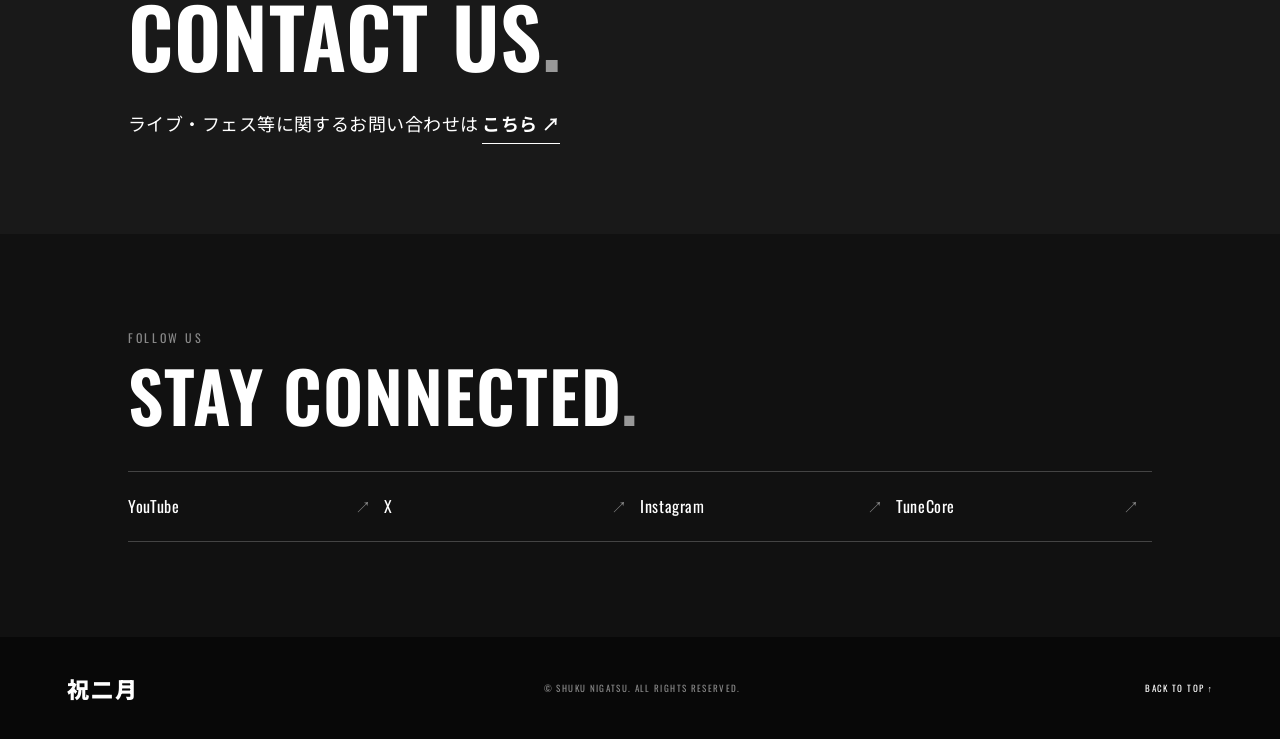
==== commit 0fe28306: "Add files via upload" ====
--- a/index.html
+++ b/index.html
@@ -32,10 +32,17 @@
 .goods-section .goods-poster-wrap img { display:block; width:100%; height:auto; object-fit:contain; }
 @media (max-width: 767px) { .goods-section .goods-poster-wrap { margin-top:20px; max-width: 92%; } }
 </style>
+<link rel="icon" type="image/png" href="images/favicon.png?v=20261122"/>
+<link rel="apple-touch-icon" href="images/apple-touch-icon.png?v=20261122"/>
+<style>
+/* Header brand: match the fine Mincho typeface of the hero title */
+.site-header .wordmark {font-family:"Yu Mincho","Hiragino Mincho ProN","Hiragino Mincho Pro","Noto Serif JP","MS PMincho",serif !important;font-weight:300 !important;letter-spacing:.09em;}
+.site-header .wordmark span {font-family:"Oswald","Noto Sans JP",sans-serif;letter-spacing:.15em;}
+</style>
 </head>
 <body>
 <header class="site-header">
-<a aria-label="祝二月 トップ" class="wordmark" href="index.html">祝二月<span>SHUKU 2GATSU</span></a>
+<a aria-label="祝二月 トップ" class="wordmark" href="index.html">祝二月<span>SHUKU NIGATSU</span></a>
 <button aria-controls="site-nav" aria-expanded="false" aria-label="メニューを開く" class="menu-toggle">
 <span></span><span></span><span></span>
 </button>
@@ -66,7 +73,7 @@
 <div class="hero-copy">
 <p class="eyebrow">THREE-PIECE BAND / JAPAN</p>
 <h1>祝二月</h1>
-<p class="hero-sub">SHUKU 2GATSU</p>
+<p class="hero-sub">SHUKU NIGATSU</p>
 </div>
 <a class="scroll-cue" href="#live"><span></span>SCROLL</a>
 <p class="hero-index">OFFICIAL WEBSITE <b>2026</b></p>
@@ -98,11 +105,11 @@
 <div class="bio-copy">
 <p class="eyebrow">ABOUT THE BAND</p>
 <h2>BIOGRAPHY<span>.</span></h2>
-<p class="bio-name">祝二月 / SHUKU 2GATSU</p>
+<p class="bio-name">祝二月 / SHUKU NIGATSU</p>
 <p>神奈川発３ピースロックバンド</p>
 <p>メンバーは冨田一颯(Gt./Vo.)、シモヤマショウオ(Ba.)、yun(Dr.)</p>
 <p>大学の軽音サークルにてバンドを結成。</p>
-<p>2025年に1stEP「4/3 - SANBUNNOYON」をリリース。</p>
+<p>2025年にFirst EP「4/3 - SANBUNNOYON」をリリース。</p>
 </div>
 <a class="and-more" href="biography.html">and more...</a></section>
 <section class="section music-section" id="music">
@@ -174,7 +181,7 @@
 </section></main>
 <footer class="site-footer">
 <a class="footer-mark" href="#top">祝二月</a>
-<p>© SHUKU 2GATSU. ALL RIGHTS RESERVED.</p>
+<p>© SHUKU NIGATSU. ALL RIGHTS RESERVED.</p>
 <a class="back-top" href="#top">BACK TO TOP ↑</a>
 </footer>
 <script src="js/main.js"></script>
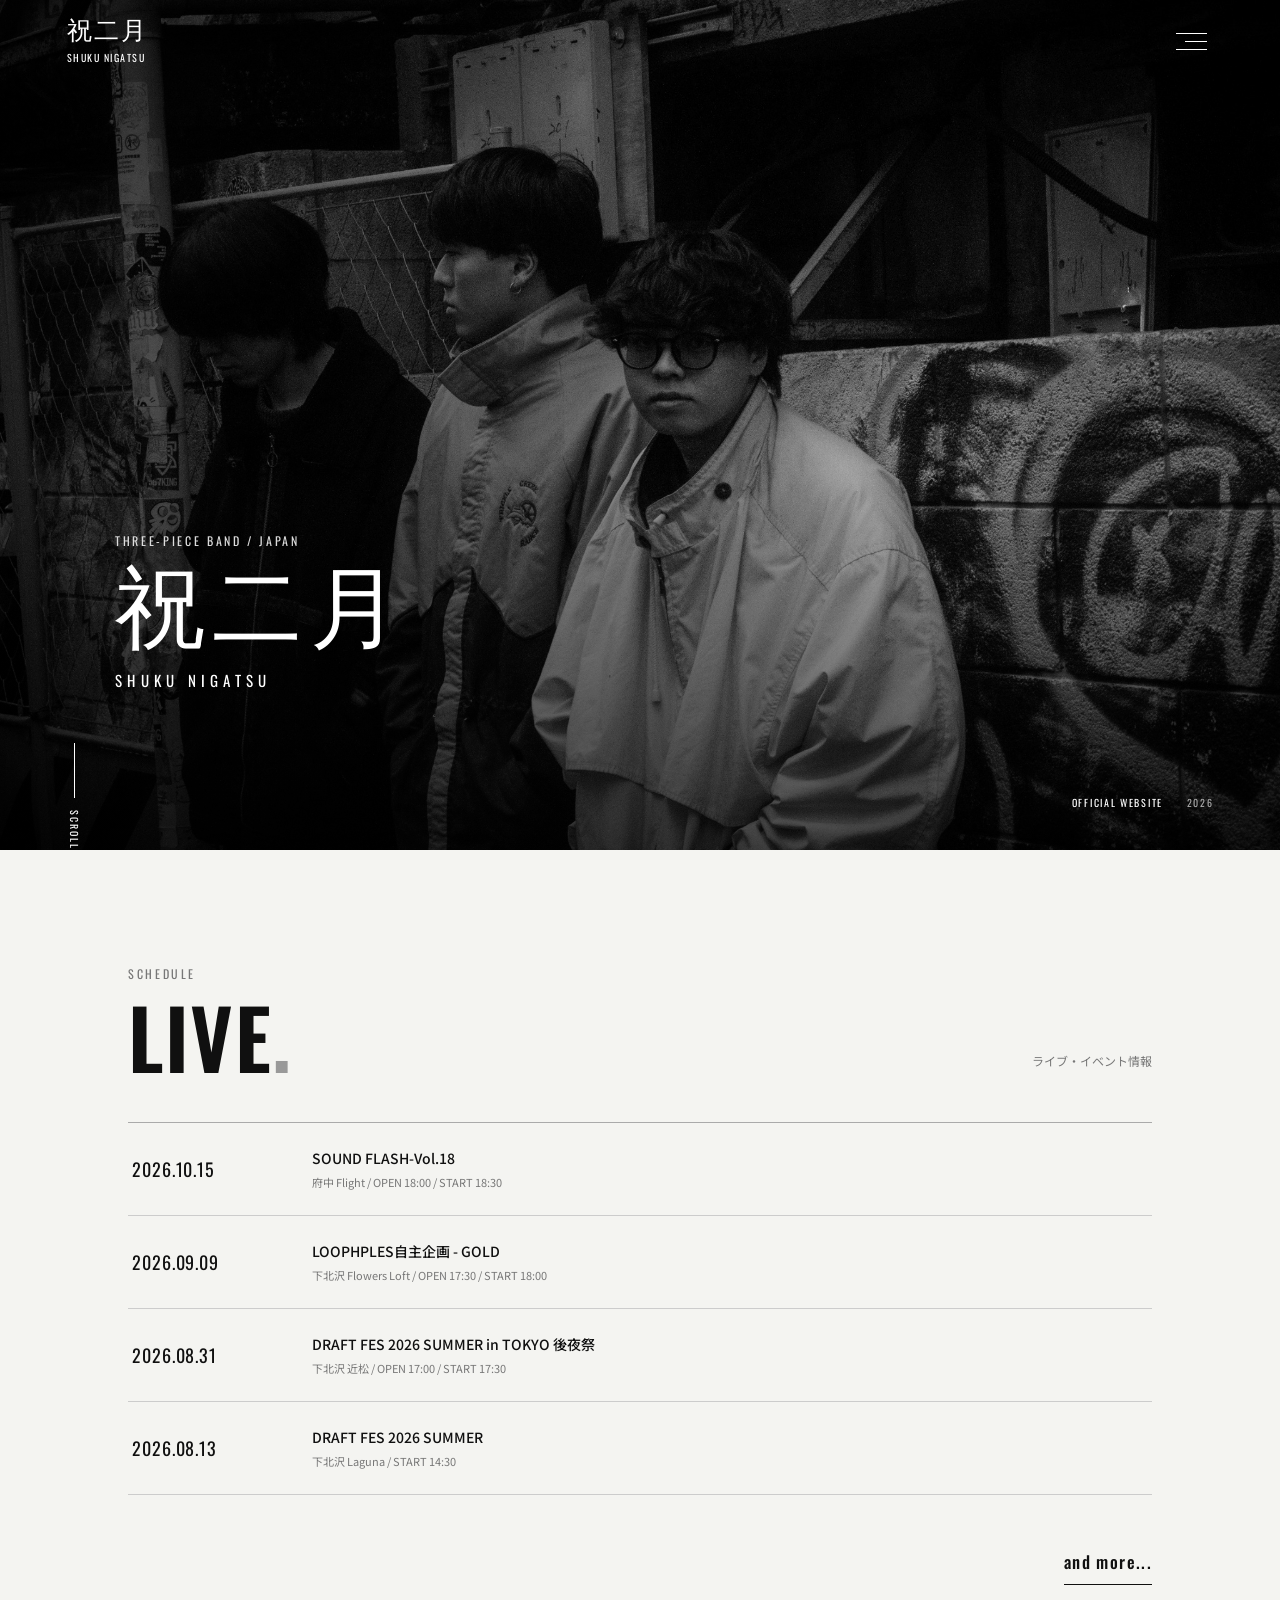
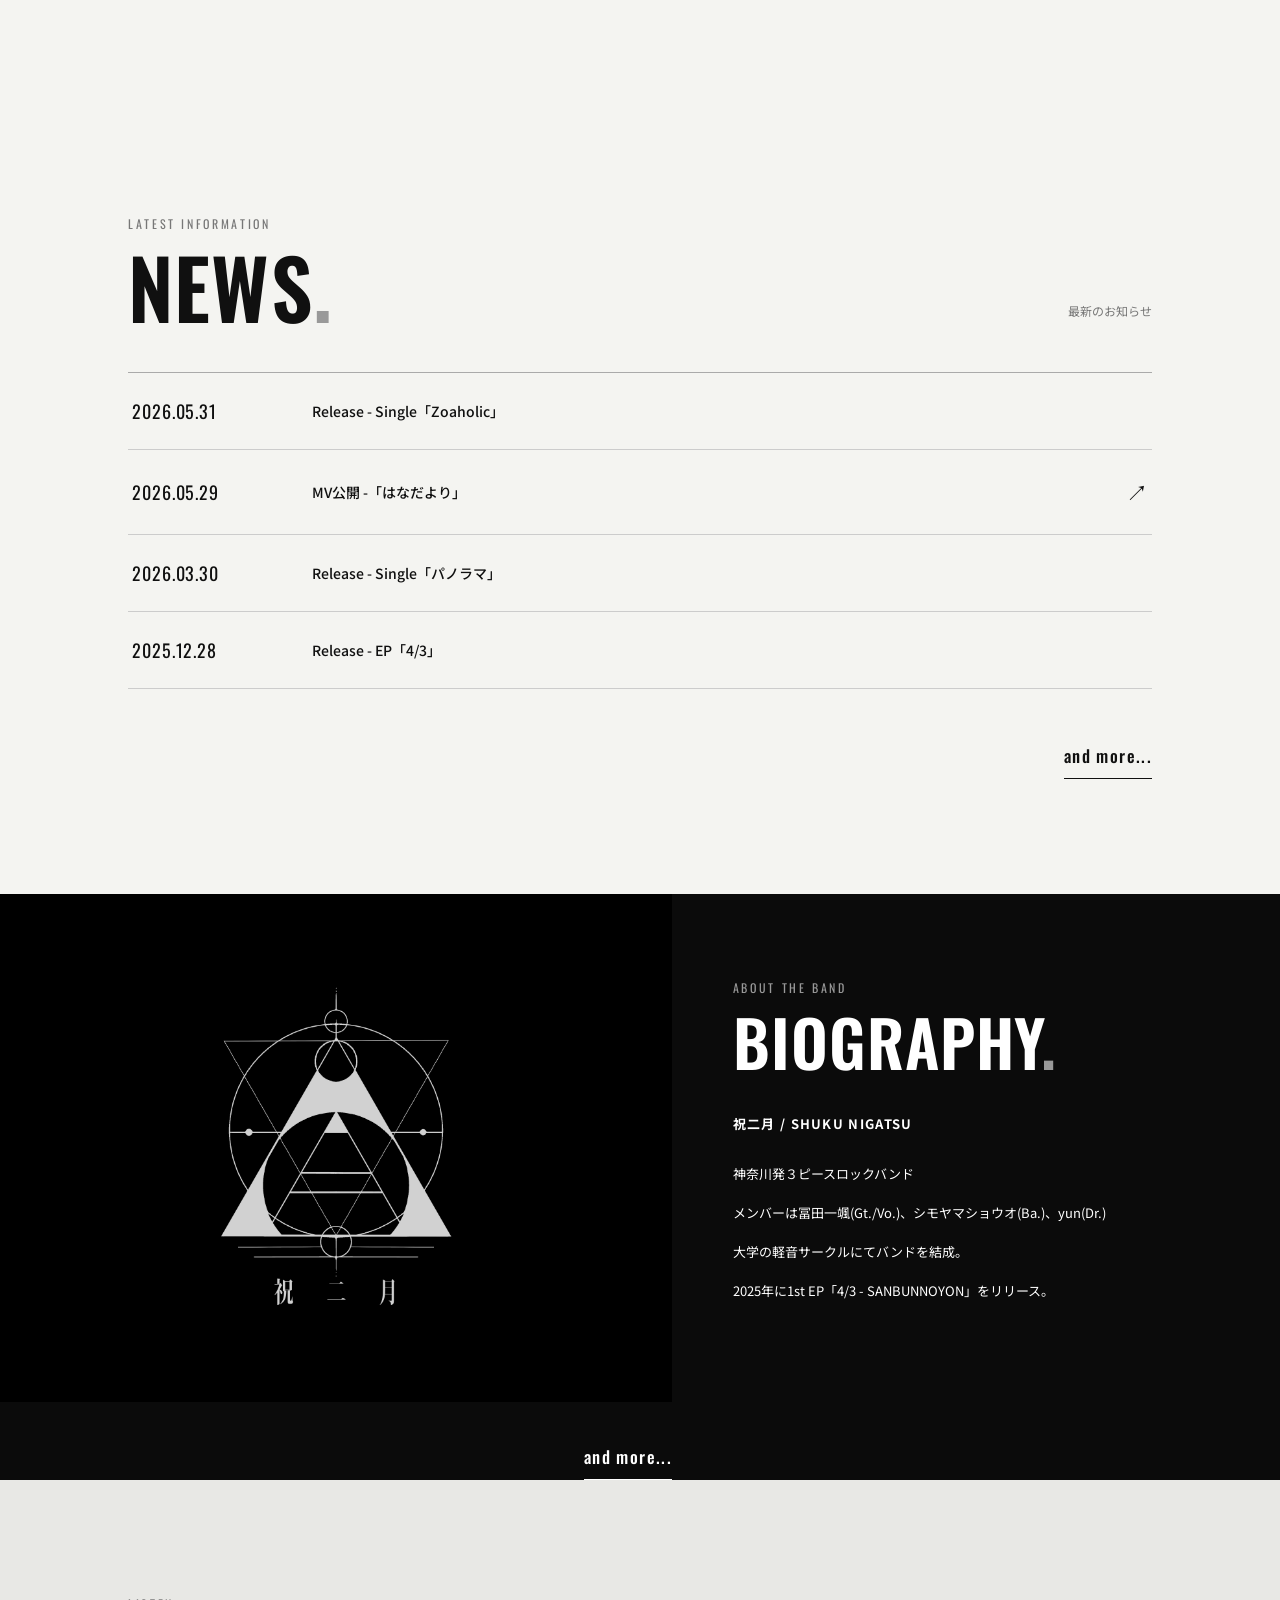
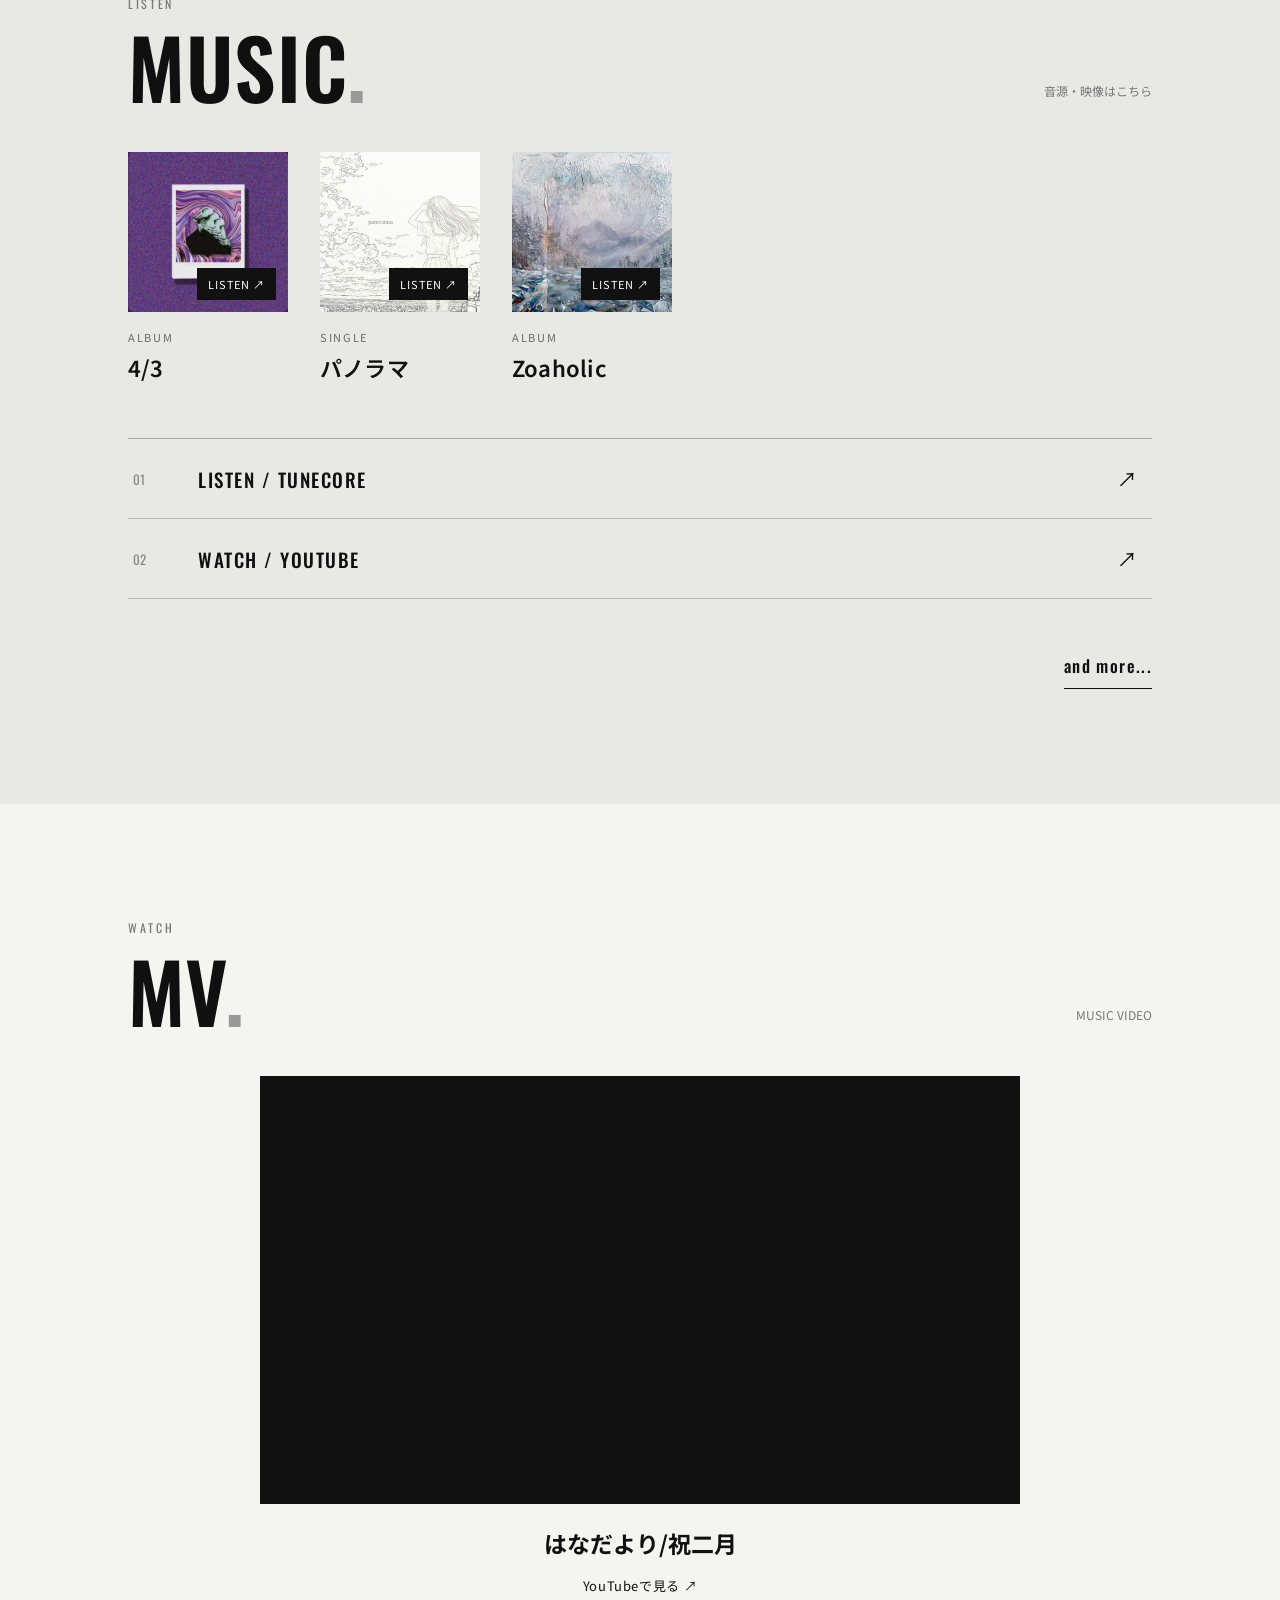
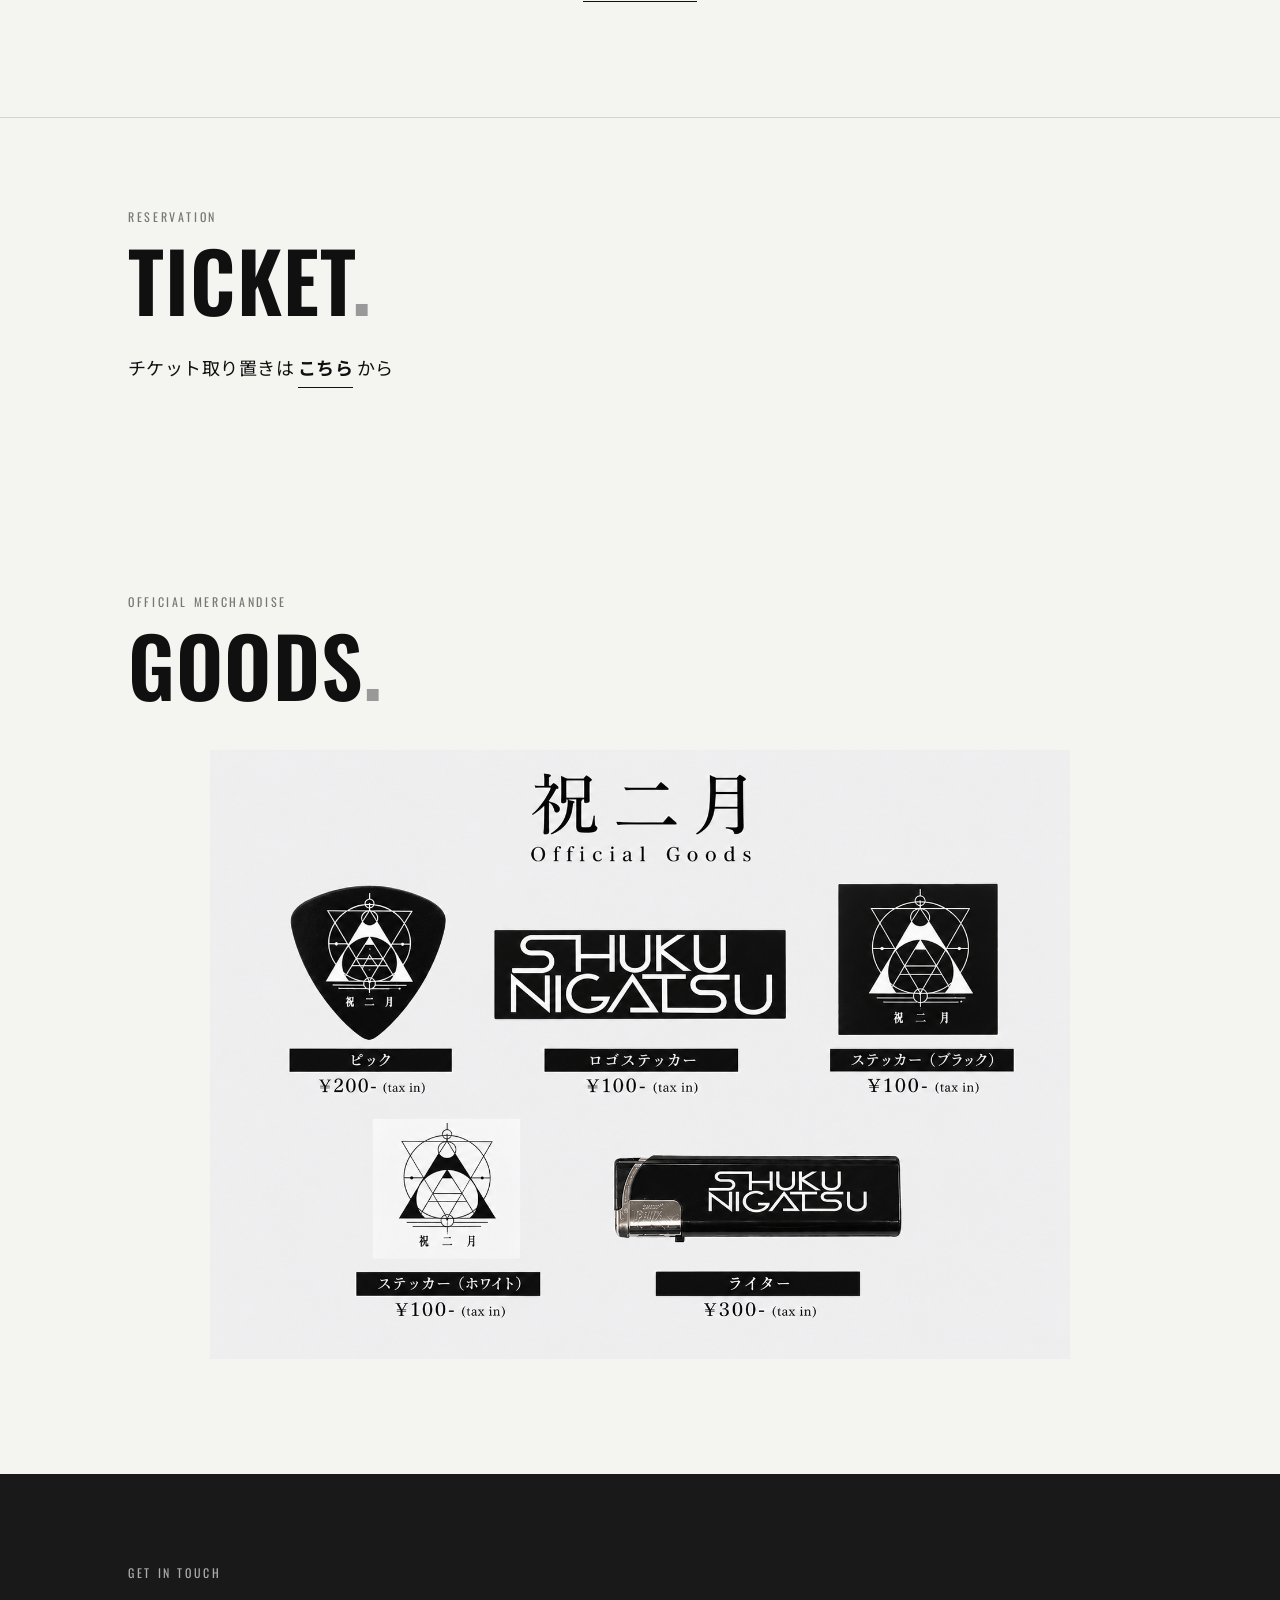
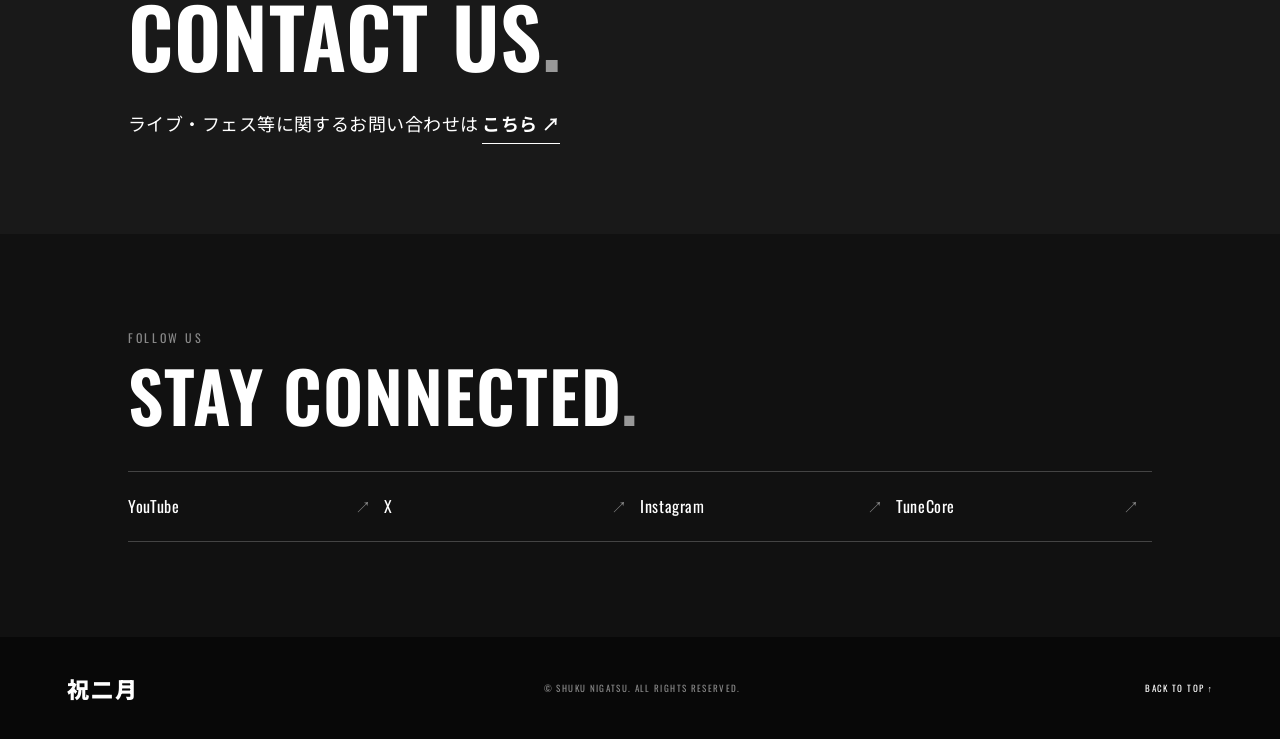
==== commit 291c9b8e: "Add files via upload" ====
--- a/index.html
+++ b/index.html
@@ -109,7 +109,7 @@
 <p>神奈川発３ピースロックバンド</p>
 <p>メンバーは冨田一颯(Gt./Vo.)、シモヤマショウオ(Ba.)、yun(Dr.)</p>
 <p>大学の軽音サークルにてバンドを結成。</p>
-<p>2025年にFirst EP「4/3 - SANBUNNOYON」をリリース。</p>
+<p>2025年に1st EP「4/3 - SANBUNNOYON」をリリース。</p>
 </div>
 <a class="and-more" href="biography.html">and more...</a></section>
 <section class="section music-section" id="music">
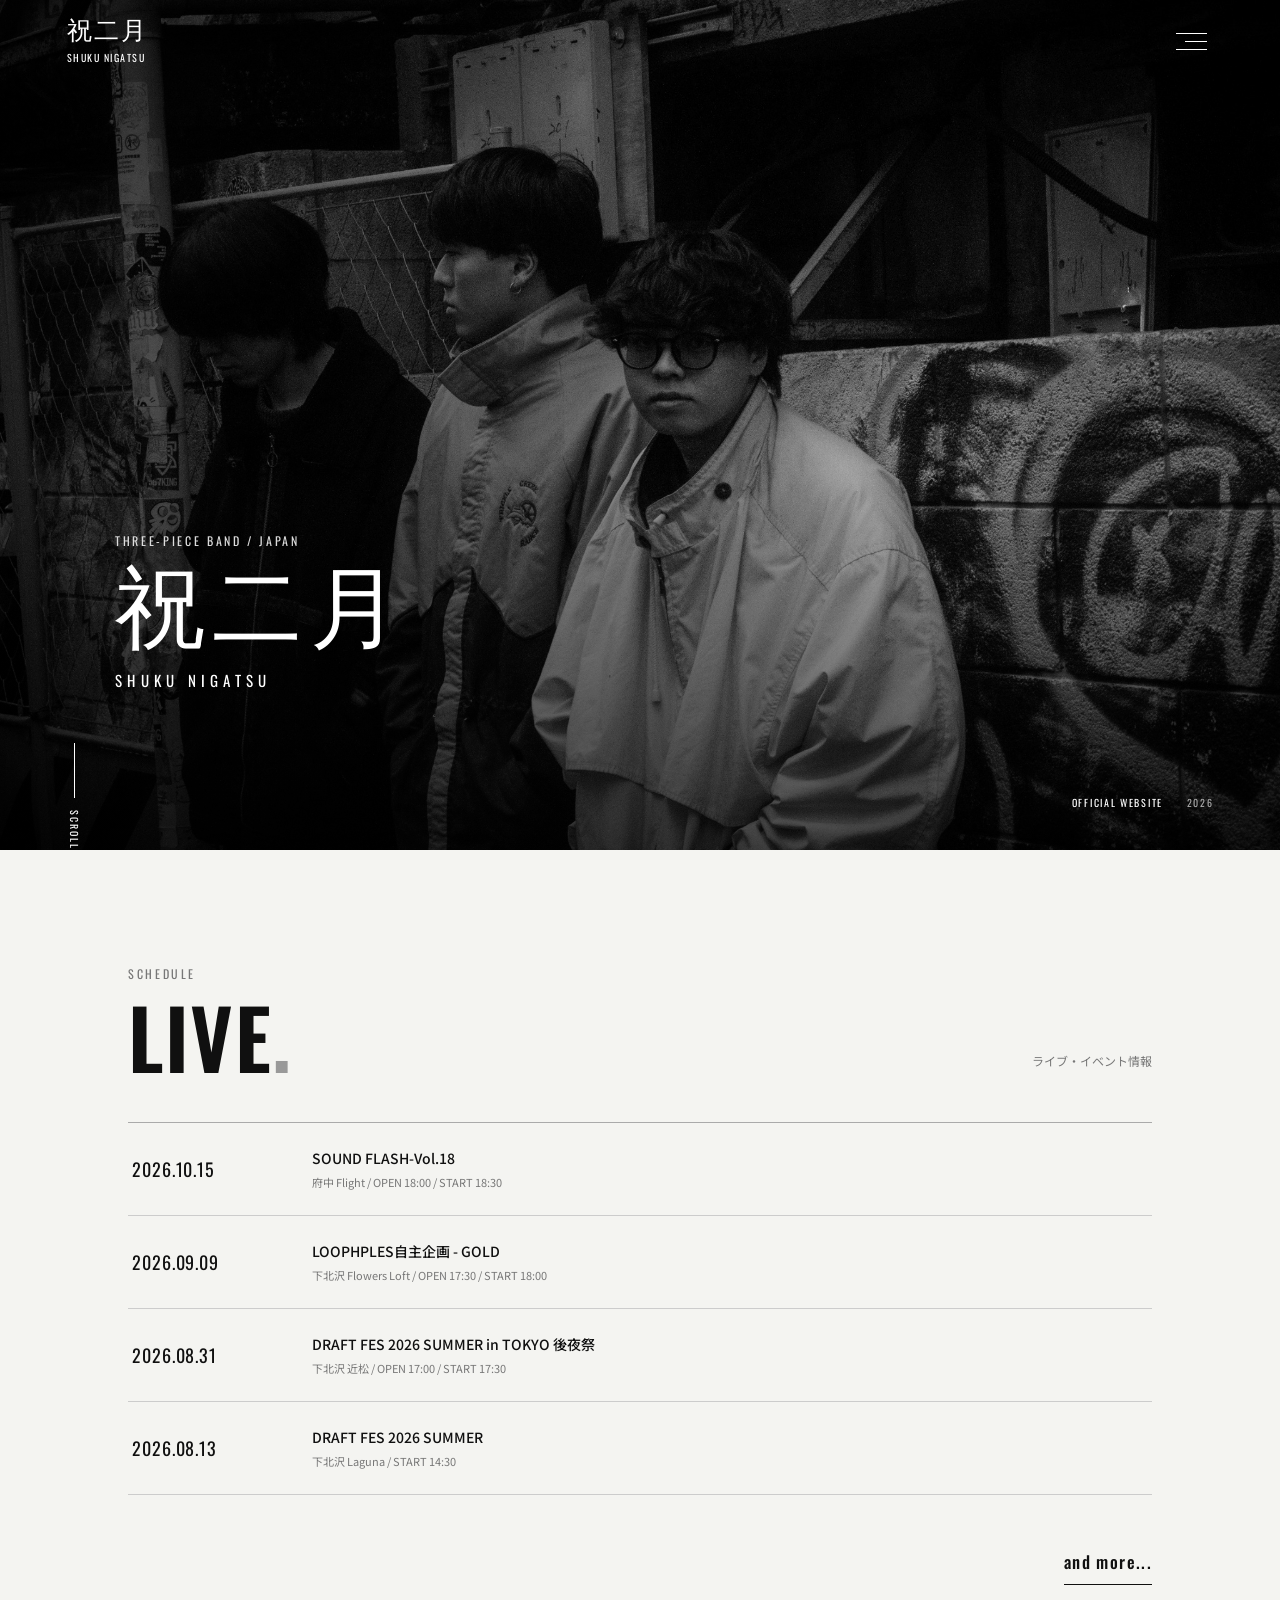
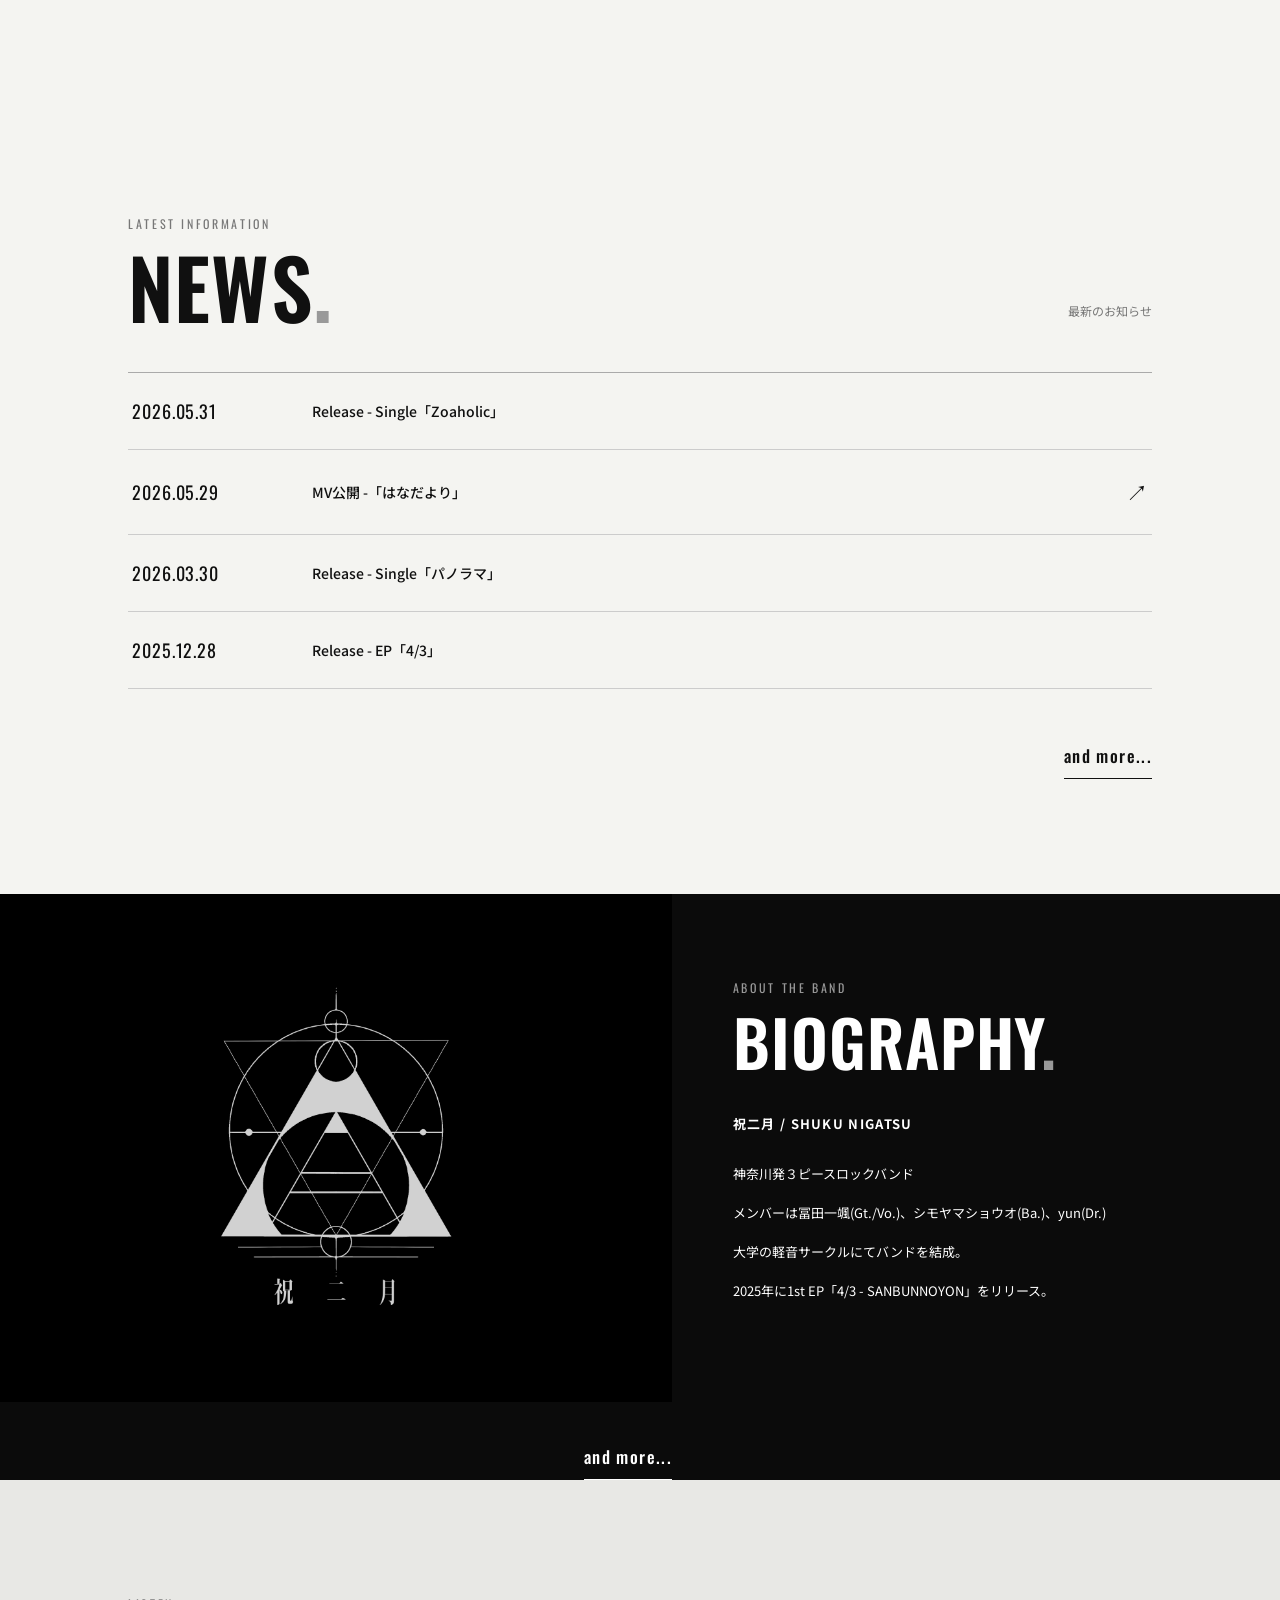
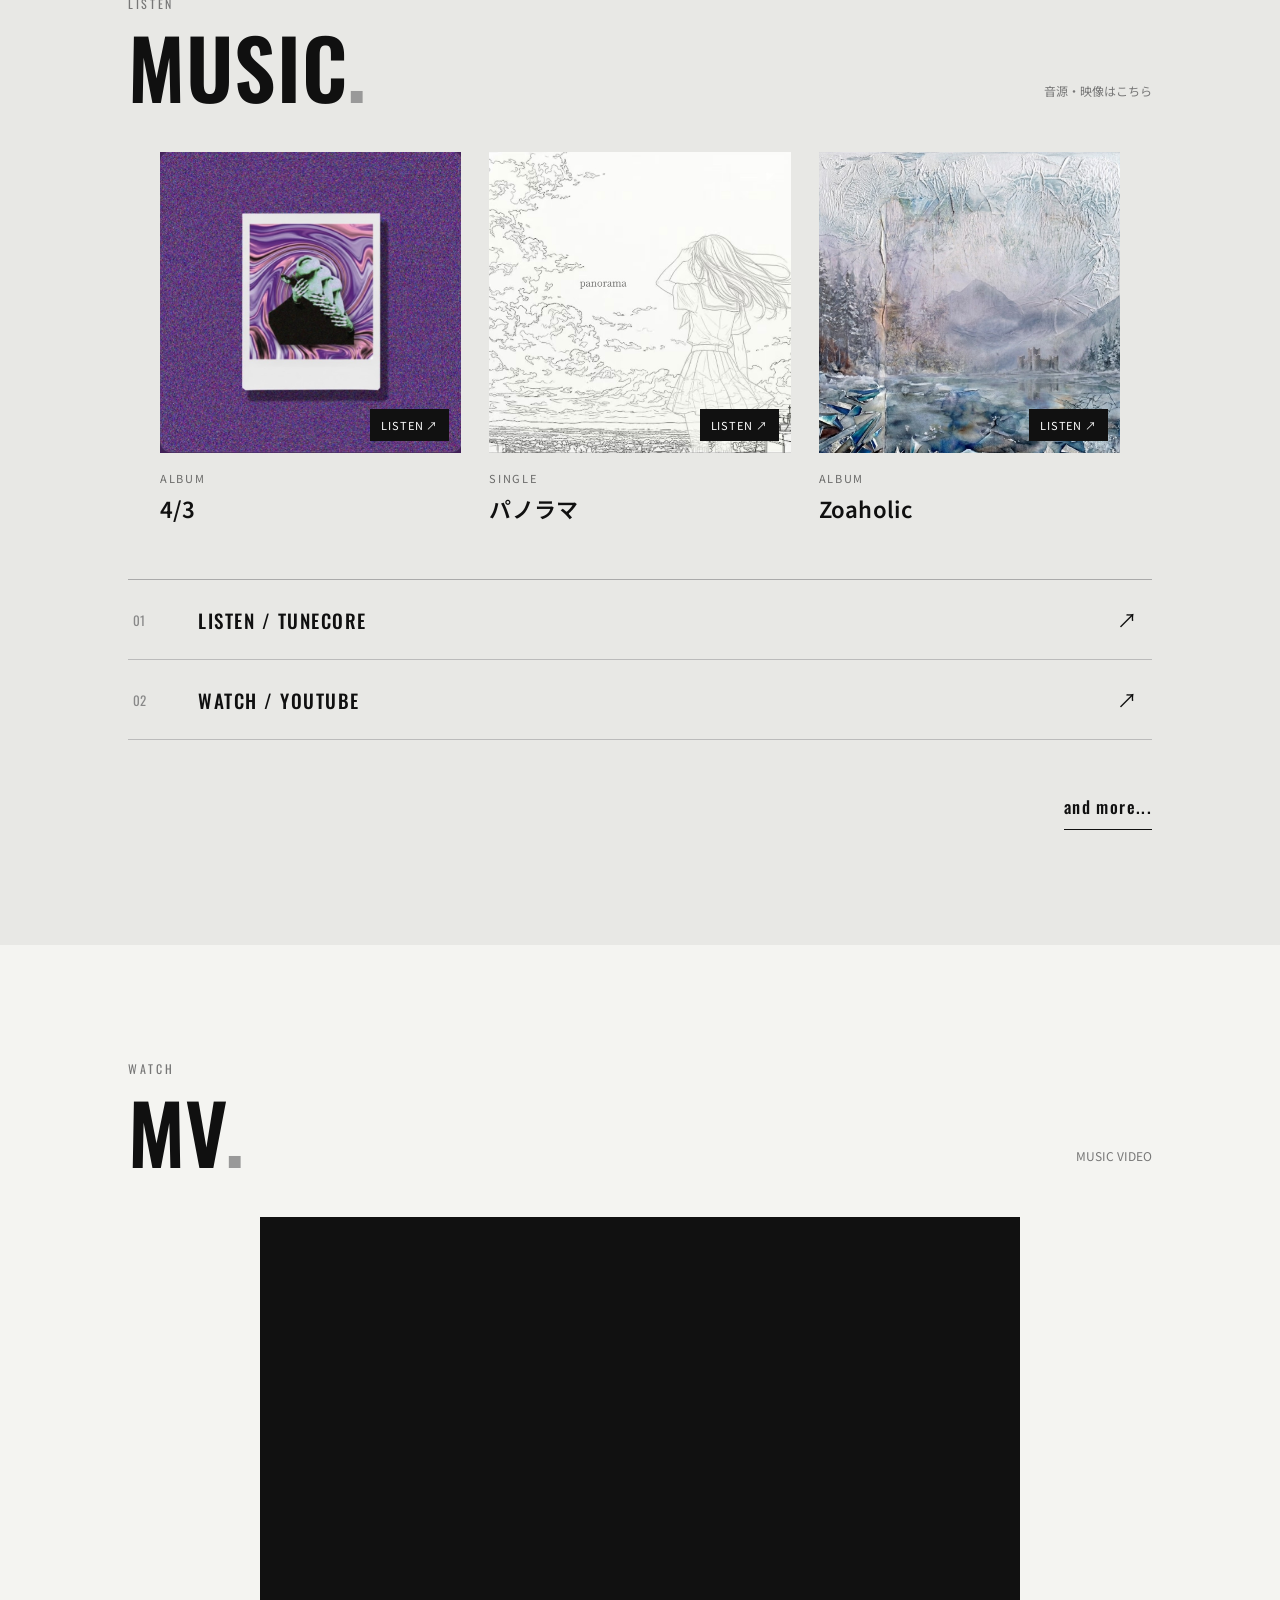
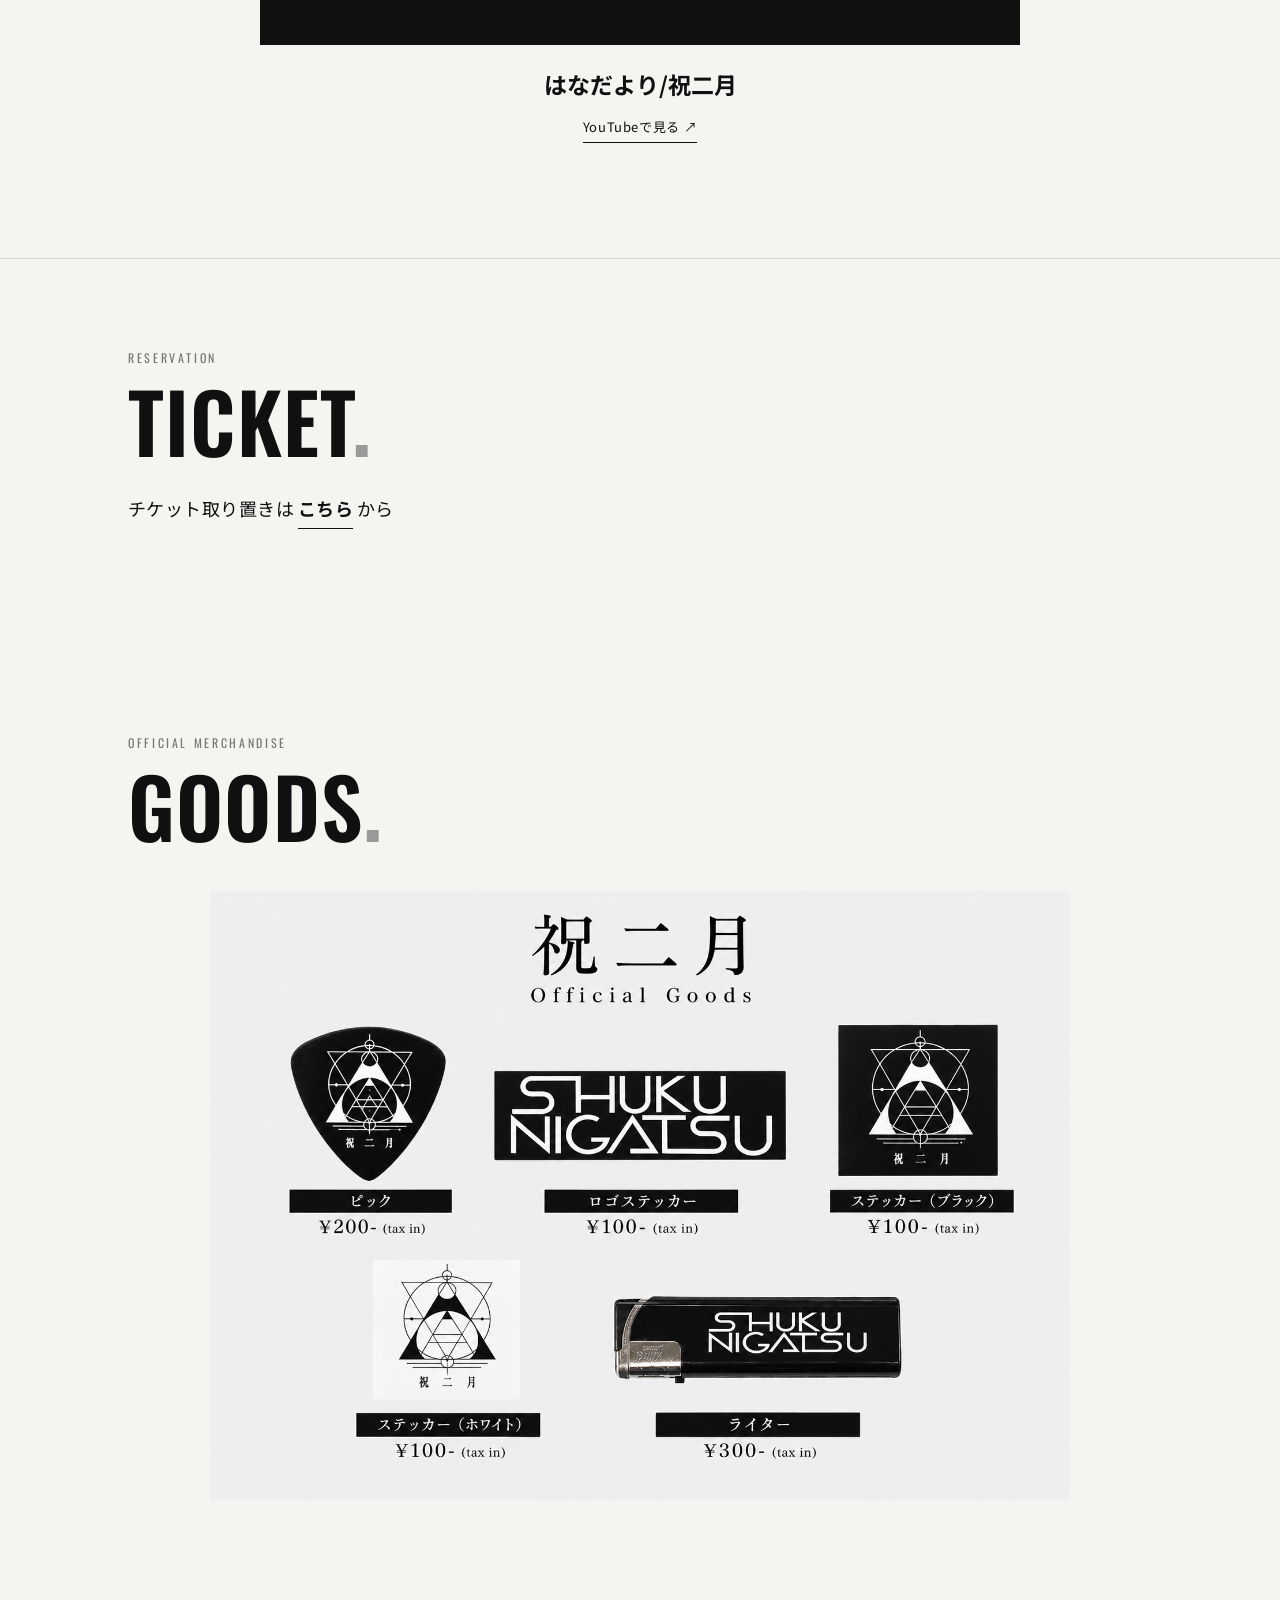
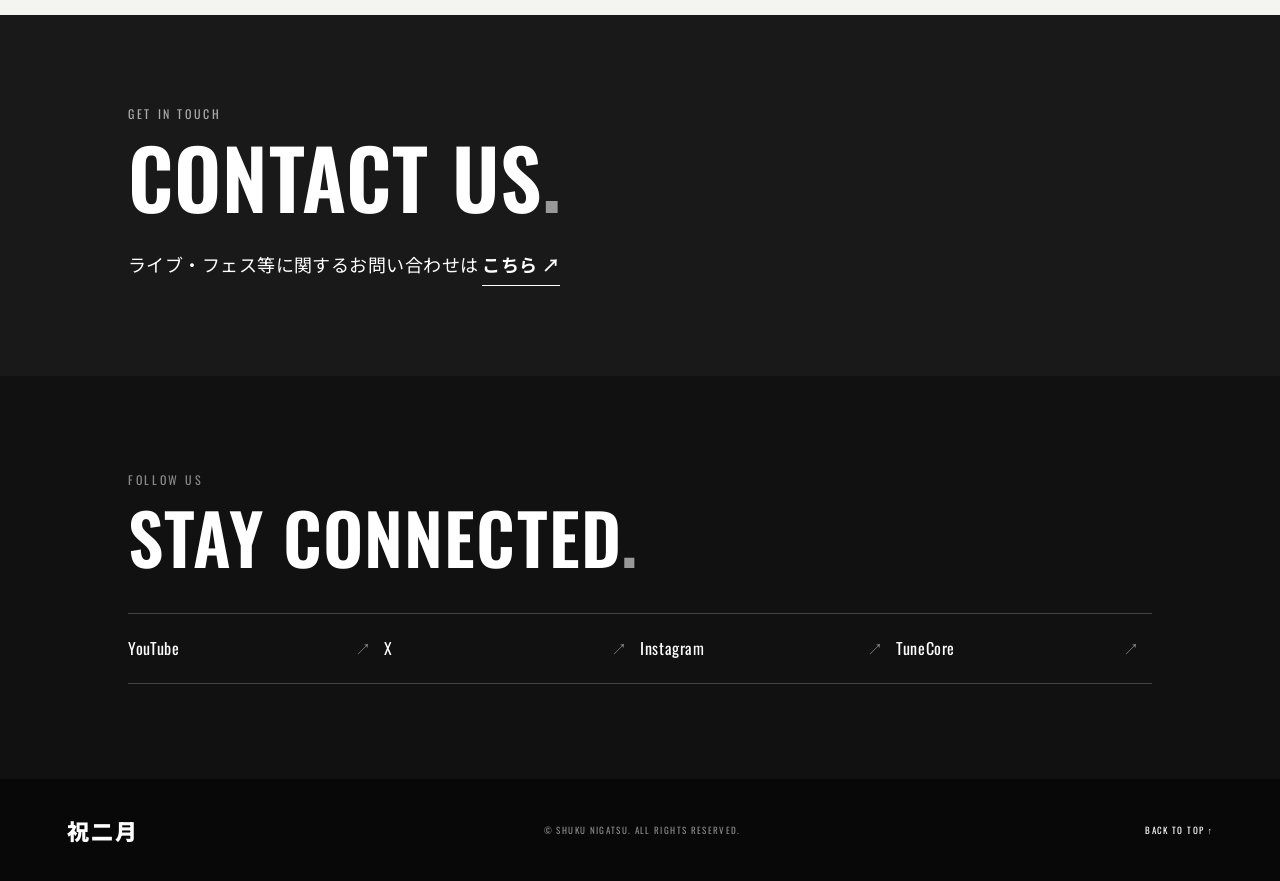
==== commit f8853649: "Add files via upload" ====
--- a/index.html
+++ b/index.html
@@ -38,6 +38,23 @@
 /* Header brand: match the fine Mincho typeface of the hero title */
 .site-header .wordmark {font-family:"Yu Mincho","Hiragino Mincho ProN","Hiragino Mincho Pro","Noto Serif JP","MS PMincho",serif !important;font-weight:300 !important;letter-spacing:.09em;}
 .site-header .wordmark span {font-family:"Oswald","Noto Sans JP",sans-serif;letter-spacing:.15em;}
+</style>
+<style>
+/* LIVE flyer thumbnails: keep original aspect ratio and prevent oversized posters */
+.live-section .entry-list img { display:block; width:auto; max-width:min(100%, 260px); max-height:340px; height:auto; object-fit:contain; }
+@media (max-width: 767px) { .live-section .entry-list img { max-width:min(100%, 190px); max-height:260px; } }
+</style>
+<style>
+/* MUSIC: uniform square jacket cards, responsive without overflow */
+.music-section .release-grid { display:grid !important; grid-template-columns:repeat(3,minmax(0,1fr)) !important; gap:clamp(12px,2.4vw,28px) !important; max-width:960px !important; width:100% !important; margin-left:auto !important; margin-right:auto !important; }
+.music-section .release-card { min-width:0 !important; width:100% !important; max-width:none !important; }
+.music-section .release-card > a { display:block !important; position:relative !important; width:100% !important; aspect-ratio:1/1 !important; height:auto !important; overflow:hidden !important; }
+.music-section .release-card > a > img { display:block !important; width:100% !important; height:100% !important; max-width:100% !important; max-height:100% !important; aspect-ratio:1/1 !important; object-fit:cover !important; }
+@media (max-width:767px) {
+  .music-section .release-grid { grid-template-columns:repeat(2,minmax(0,1fr)) !important; gap:16px 12px !important; }
+  .music-section .release-card h3 { overflow-wrap:anywhere; }
+}
+@media (max-width:360px) { .music-section .release-grid { gap:12px 8px !important; } }
 </style>
 </head>
 <body>
